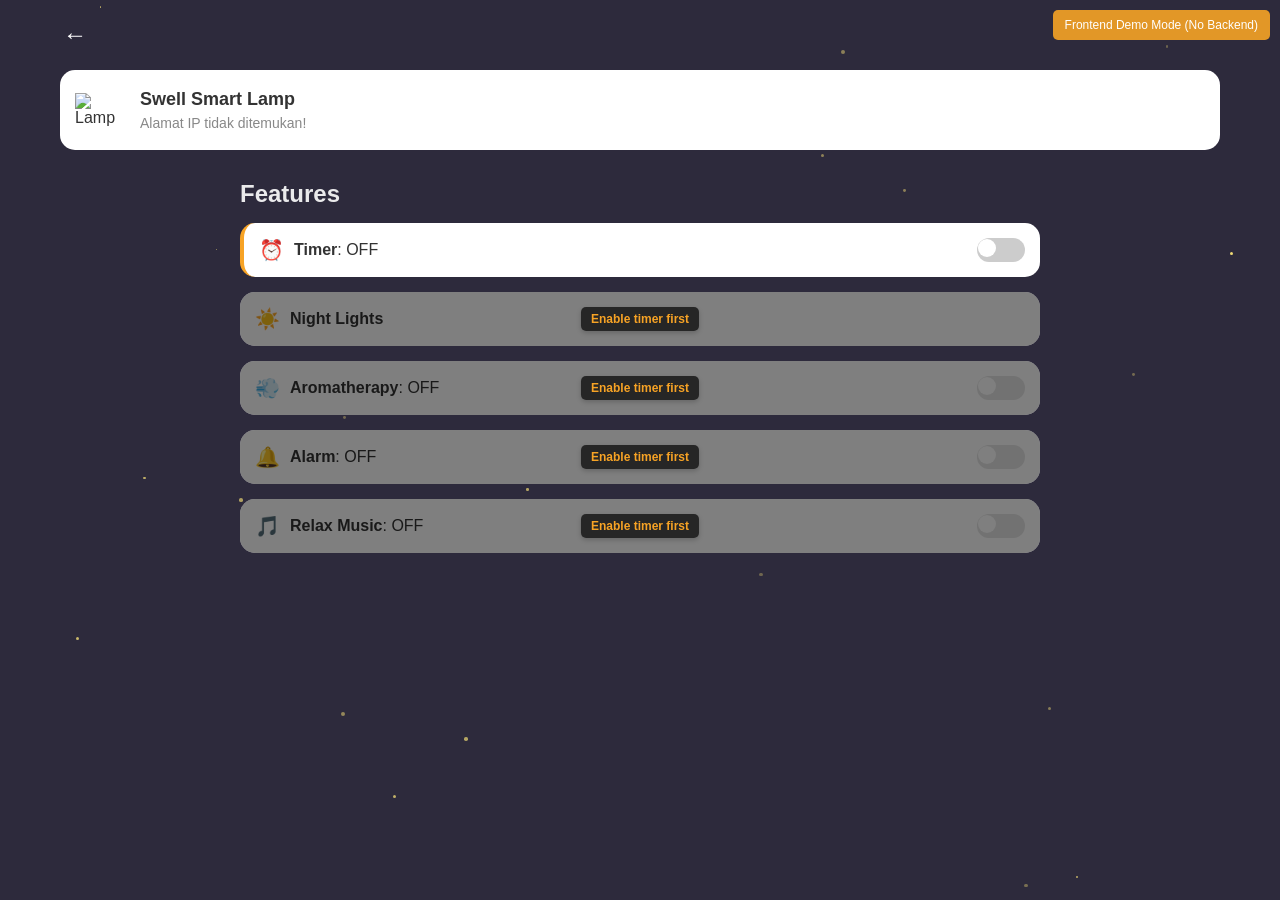
==== data/swell-device-detail.html @ 0346e544 "first commit" ====
<!DOCTYPE html>
<html lang="en">

<head>
    <meta charset="UTF-8">
    <meta name="viewport"
        content="width=device-width, initial-scale=1.0, maximum-scale=1.0, user-scalable=no, viewport-fit=cover">
    <title>Swell - Device Detail</title>
    <link rel="stylesheet" href="css/swell-styles.css">
</head>

<body>
    <!-- Device Detail Page -->
    <div class="container" id="detail-page">
        <div class="stars" id="stars"></div>

        <a href="swell-homepage.html" class="back-link">
            <div class="back-button">←</div>
        </a>

        <div class="device-card">
            <div class="device-icon">
                <img src="media/icons/ActiveDevice.png" alt="Lamp" class="device-img">
            </div>
            <div class="device-info">
                <div class="device-name">This device is Off</div>
                <div class="device-status">Not connected</div>
            </div>
        </div>

        <div class="feature-section">
            <h2 class="feature-title">Features</h2>

            <!-- Timer Feature Card - Must be configured first -->
            <div class="feature-card collapsible primary-feature" id="timer-card">
                <div class="feature-left">
                    <div class="feature-icon">⏰</div>
                    <div><span class="bold">Timer</span>: <span id="timer-status">OFF</span></div>
                </div>
                <div class="toggle" id="timer-toggle">
                    <div class="toggle-slider"></div>
                </div>
            </div>

            <!-- Timer expanded controls -->
            <div class="expanded-controls" id="timer-controls">
                <div class="timer-notification">
                    <p>Set timer to activate features during specified hours.</p>
                </div>
                <div class="control-group">
                    <div class="timer-controls">
                        <div class="time-input-group">
                            <label for="start-time">Start Time:</label>
                            <input type="time" id="start-time" class="time-input" value="22:00">
                        </div>
                        <div class="time-input-group">
                            <label for="end-time">End Time:</label>
                            <input type="time" id="end-time" class="time-input" value="06:00">
                        </div>
                    </div>
                </div>

                <!-- Add confirmation button -->
                <div class="confirm-button-wrapper">
                    <button id="timer-confirm-button" class="confirm-button">Konfirmasi Timer</button>
                </div>

                <div class="timer-confirmation" id="timer-confirmation">
                    <div class="confirmation-icon">✓</div>
                    <div class="confirmation-message">Timer set successfully!</div>
                </div>
            </div>

            <!-- Night Lights Feature Card -->
            <div class="feature-card collapsible feature-dependent" id="light-card">
                <div class="feature-left">
                    <div class="feature-icon">☀️</div>
                    <div><span class="bold">Night Lights</span></div> <!-- Status ON/OFF tidak lagi relevan -->
                </div>
                <!-- Toggle sudah dihapus, karena fitur ini sekarang otomatis -->
                <div class="dependency-notice">Enable timer first</div>
            </div>

            <!-- Expanded light controls -->
            <div class="expanded-controls" id="light-controls">
                <div class="control-group">
                    <label for="intensity-slider" class="control-label">Intensity:</label>
                    <div class="volume-control-wrapper">
                        <input type="range" id="intensity-slider" min="0" max="100" value="50" class="volume-slider">
                        <span class="intensity-value">50%</span>
                    </div>
                </div>
            </div>

            <!-- Aromatherapy Feature Card - Initially with shadow overlay -->
            <div class="feature-card feature-dependent">
                <div class="feature-left">
                    <div class="feature-icon">💨</div>
                    <div><span class="bold">Aromatherapy</span>: <span id="aroma-status">OFF</span></div>
                </div>
                <div class="toggle dependent-disabled" id="aroma-toggle">
                    <div class="toggle-slider"></div>
                </div>
                <div class="dependency-notice">Enable timer first</div>
            </div>

            <!-- Alarm Feature Card - Initially with shadow overlay -->
            <div class="feature-card feature-dependent">
                <div class="feature-left">
                    <div class="feature-icon">🔔</div>
                    <div><span class="bold">Alarm</span>: <span id="alarm-status">OFF</span></div>
                </div>
                <div class="toggle dependent-disabled" id="alarm-toggle">
                    <div class="toggle-slider"></div>
                </div>
                <div class="dependency-notice">Enable timer first</div>
            </div>

            <!-- Relax Music Feature Card - Initially with shadow overlay -->
            <div class="feature-card collapsible feature-dependent" id="music-card">
                <div class="feature-left">
                    <div class="feature-icon">🎵</div>
                    <div><span class="bold">Relax Music</span>: <span id="music-status">OFF</span></div>
                </div>
                <div class="toggle dependent-disabled" id="music-toggle">
                    <div class="toggle-slider"></div>
                </div>
                <div class="dependency-notice">Enable timer first</div>
            </div>

            <!-- Expanded music controls (initially hidden) -->
            <div class="expanded-controls" id="music-controls">
                <div class="control-group">
                    <label for="song-select" class="control-label">Select Song:</label>
                    <select id="song-select" class="song-dropdown">
                        <option value="rainforest">Rainforest Sounds</option>
                        <option value="ocean">Ocean Waves</option>
                        <option value="night">Night Ambience</option>
                        <option value="meditation">Meditation Music</option>
                    </select>
                </div>

                <div class="control-group">
                    <label for="volume-slider" class="control-label">Volume:</label>
                    <div class="volume-control-wrapper">
                        <input type="range" id="volume-slider" min="0" max="100" value="50" class="volume-slider">
                        <span class="volume-value">50%</span>
                    </div>
                </div>
            </div>
        </div>
    </div>

    <script src="js/swell-script.js"></script>
    <script>
        // Add this right after the main script to show a frontend-only notice
        document.addEventListener('DOMContentLoaded', function () {
            // Create frontend-only mode notice
            const notice = document.createElement('div');
            notice.style.cssText = 'position: fixed; top: 10px; right: 10px; background: rgba(247, 163, 37, 0.9); ' +
                'color: white; padding: 8px 12px; border-radius: 5px; font-size: 12px; z-index: 9999;';
            notice.textContent = 'Frontend Demo Mode (No Backend)';

            // Add to body
            document.body.appendChild(notice);

            // OVERRIDE BACKEND DEPENDENCIES FOR DEVICE DETAIL PAGE

            // 1. DISABLE API STATUS CHECKS
            if (window.checkDeviceStatus) {
                // Store original function for reference
                window.originalCheckDeviceStatus = window.checkDeviceStatus;

                // Replace with mock function that always shows connected
                window.checkDeviceStatus = function () {
                    console.log("Mock device status: Connected (Frontend demo)");

                    // Set device as connected in the UI
                    const deviceNameElement = document.querySelector('.device-card .device-name');
                    const deviceStatusElement = document.querySelector('.device-card .device-status');
                    const deviceImage = document.querySelector('.device-card .device-img');

                    if (deviceNameElement) {
                        const savedName = localStorage.getItem('connectedDeviceName');
                        deviceNameElement.textContent = savedName || 'Demo Smart Lamp';
                    }

                    if (deviceStatusElement) {
                        deviceStatusElement.textContent = 'Connected (Demo Mode)';
                    }

                    if (deviceImage) {
                        deviceImage.src = "media/icons/ActiveDevice.png";
                    }

                    // Add connected class to device card
                    const deviceCard = document.querySelector('.device-card');
                    if (deviceCard) {
                        deviceCard.classList.add('connected');
                        deviceCard.classList.remove('disconnected');
                    }

                    // Enable all controls
                    enableAllControls();

                    // Clear any reconnect overlay that might exist
                    const overlay = document.querySelector('.reconnect-overlay');
                    if (overlay) overlay.remove();
                };
            }

            // 2. DISABLE OUTGOING API REQUESTS FOR TOGGLE UPDATES
            // Replace fetch with mock function for device detail page
            const originalFetch = window.fetch;
            window.fetch = function (url, options) {
                // If this is a device update request, just mock the response
                if (url.includes('/api/device/') && url.includes('/update')) {
                    console.log('Mock API call:', url, options ? options.body : '');

                    // Return a mock successful response
                    return Promise.resolve({
                        ok: true,
                        json: () => Promise.resolve({ success: true })
                    });
                }

                // For other requests, log but still return mock success
                console.log('Mock API call (unhandled):', url);
                return Promise.resolve({
                    ok: true,
                    json: () => Promise.resolve({ success: true })
                });
            };

            // 3. ENABLE ALL CONTROLS
            function enableAllControls() {
                // Remove disabled class from all toggles
                document.querySelectorAll('.toggle').forEach(toggle => {
                    toggle.classList.remove('disabled');
                });

                // Enable all form controls
                document.querySelectorAll('input, select').forEach(input => {
                    input.disabled = false;
                });

                // Make all toggle switches functional
                document.querySelectorAll('.toggle').forEach(toggle => {
                    toggle.addEventListener('click', function (e) {
                        e.stopPropagation();
                        this.classList.toggle('active');

                        // Handle specific toggle logic
                        const id = this.id;
                        const isActive = this.classList.contains('active');

                        if (id === 'timer-toggle') {
                            const statusText = document.getElementById('timer-status');
                            if (statusText) statusText.textContent = isActive ? 'ON' : 'OFF';

                            // Show/hide controls if collapsible
                            const controls = document.getElementById('timer-controls');
                            const card = document.getElementById('timer-card');
                            if (controls && card) {
                                if (isActive) {
                                    controls.classList.add('expanded');
                                    card.classList.add('expanded');
                                } else {
                                    controls.classList.remove('expanded');
                                    card.classList.remove('expanded');
                                }
                            }
                        } else if (id === 'light-toggle') {
                            const statusText = document.getElementById('light-status');
                            if (statusText) statusText.textContent = isActive ? 'ON' : 'OFF';

                            // Show/hide controls if collapsible
                            const controls = document.getElementById('light-controls');
                            const card = document.getElementById('light-card');
                            if (controls && card) {
                                if (isActive) {
                                    controls.classList.add('expanded');
                                    card.classList.add('expanded');
                                } else {
                                    controls.classList.remove('expanded');
                                    card.classList.remove('expanded');
                                }
                            }
                        } else if (id === 'aroma-toggle') {
                            const statusText = document.getElementById('aroma-status');
                            if (statusText) statusText.textContent = isActive ? 'ON' : 'OFF';
                        } else if (id === 'alarm-toggle') {
                            const statusText = document.getElementById('alarm-status');
                            if (statusText) statusText.textContent = isActive ? 'ON' : 'OFF';
                        } else if (id === 'music-toggle') {
                            const statusText = document.getElementById('music-status');
                            if (statusText) statusText.textContent = isActive ? 'ON' : 'OFF';

                            // Show/hide controls
                            const controls = document.getElementById('music-controls');
                            const card = document.getElementById('music-card');
                            if (controls && card) {
                                if (isActive) {
                                    controls.classList.add('expanded');
                                    card.classList.add('expanded');
                                } else {
                                    controls.classList.remove('expanded');
                                    card.classList.remove('expanded');
                                }
                            }
                        }
                    });
                });

                // Make music card click expand/collapse controls
                const musicCard = document.getElementById('music-card');
                const musicControls = document.getElementById('music-controls');
                const musicToggle = document.getElementById('music-toggle');

                if (musicCard && musicControls && musicToggle) {
                    musicCard.addEventListener('click', function () {
                        if (musicToggle.classList.contains('active')) {
                            musicControls.classList.toggle('expanded');
                            musicCard.classList.toggle('expanded');
                        }
                    });
                }

                // Setup volume slider value display
                const volumeSlider = document.getElementById('volume-slider');
                const volumeValue = document.querySelector('.volume-value');

                if (volumeSlider && volumeValue) {
                    volumeSlider.addEventListener('input', function () {
                        volumeValue.textContent = `${this.value}%`;
                    });
                }

                // Setup intensity slider value display
                const intensitySlider = document.getElementById('intensity-slider');
                const intensityValue = document.querySelector('.intensity-value');

                if (intensitySlider && intensityValue) {
                    intensitySlider.addEventListener('input', function () {
                        intensityValue.textContent = `${this.value}%`;
                    });
                }
            }

            // 4. INVOKE MOCK STATUS CHECK TO INITIALIZE UI
            setTimeout(function () {
                // Force reconnect button to always trigger a UI refresh
                const reconnectBtn = documentz.querySelector('.reconnect-btn');
                if (reconnectBtn) {
                    reconnectBtn.addEventListener('click', function () {
                        location.reload();
                    });
                }

                // Call our mock status check to initialize UI
                if (window.checkDeviceStatus) {
                    window.checkDeviceStatus();
                } else {
                    // Fallback if function isn't defined
                    enableAllControls();
                }
            }, 300);

            // 5. CLEAR STATUS CHECK INTERVALS
            // Find and clear any intervals to prevent console errors
            for (let i = 1; i < 100; i++) {
                window.clearInterval(i);
            }
        });
    </script>
</body>

</html>
---- data/css/swell-styles.css ----
* {
    margin: 0;
    padding: 0;
    box-sizing: border-box;
    font-family: 'Segoe UI', Tahoma, Geneva, Verdana, sans-serif;
}

body {
    background-color: #2d2a3c;
    /* Remove or comment out the background-image property */
    /* background-image: url('../media/backgrounds/Background.png'); */
    color: white;
    position: relative;
    height: 100vh;
    overflow: hidden;
    max-width: 100%;
    overflow-x: hidden;
}

.container {
    width: 100%;
    max-width: 100%;
    margin: 0 auto;
    padding: 20px;
    position: relative;
    height: 100vh;
    overflow-y: auto;
    overflow-x: hidden;
    /* Add max-width for large screens to improve readability */
    max-width: 1200px;
}

.stars {
    position: absolute;
    top: 0;
    left: 0;
    width: 100%;
    height: 100%;
    pointer-events: none;
    z-index: 0;
}

.star {
    position: absolute;
    background-color: #f8e278;
    border-radius: 50%;
}

.header {
    text-align: center;
    margin-bottom: 40px;
    position: relative;
    z-index: 1;
}

.logo {
    font-size: 42px;
    font-weight: bold;
    margin-bottom: 5px;
    letter-spacing: 2px;
}

.tagline {
    font-size: 16px;
    opacity: 0.8;
}

.section-title {
    margin-bottom: 15px;
    opacity: 0.9;
    position: relative;
    z-index: 1;
}

.device-link {
    text-decoration: none;
    color: inherit;
    display: block;
}

.back-link {
    text-decoration: none;
    color: inherit;
    display: block;
}

.device-card {
    background-color: white;
    border-radius: 15px;
    padding: 15px;
    margin-bottom: 15px;
    display: flex;
    align-items: center;
    color: #333;
    position: relative;
    z-index: 1;
    cursor: pointer;
    transition: transform 0.2s, box-shadow 0.2s;
}

.device-card.connected {
    border-left: 4px solid #4cd964;
}

.device-card.disconnected {
    border-left: 4px solid #ff3b30;
}

.device-card:hover {
    transform: translateY(-2px);
    box-shadow: 0 4px 8px rgba(0, 0, 0, 0.2);
}

.device-icon {
    width: 50px;
    height: 50px;
    margin-right: 15px;
    position: relative;
    display: flex;
    align-items: center;
    justify-content: center;
}

.device-img {
    max-width: 100%;
    max-height: 100%;
}

.device-info {
    flex-grow: 1;
}

.device-name {
    font-weight: bold;
    font-size: 18px;
    margin-bottom: 5px;
}

.device-status {
    font-size: 14px;
    color: #888;
}

.device-type {
    font-size: 12px;
    color: #999;
    margin-bottom: 2px;
}

.add-button {
    background-color: white;
    border-radius: 15px;
    padding: 15px;
    text-align: center;
    color: #888;
    font-size: 16px;
    margin-bottom: 15px;
    cursor: pointer;
    position: relative;
    z-index: 1;
    transition: transform 0.2s, box-shadow 0.2s;
    width: 100%;
}

.add-button:hover {
    transform: translateY(-2px);
    box-shadow: 0 4px 8px rgba(0, 0, 0, 0.2);
}

/* Remove moon styles as we're no longer using it */
/*
.moon {
    width: 40px;
    height: 40px;
    background-color: transparent;
    border-radius: 50%;
    border: 4px solid white;
    position: relative;
    margin: 50px auto;
    transform: rotate(-30deg);
    box-shadow: 8px -8px 0 -3px #1e1e2f;
    position: relative;
    z-index: 1;
}
*/

.clouds {
    position: absolute;
    bottom: 0;
    left: 0;
    width: 100%;
    height: 70px;
    background-color: rgba(60, 60, 90, 0.3);
    border-top-left-radius: 50%;
    border-top-right-radius: 50%;
    z-index: 1;
}

.debug-bar {
    position: fixed;
    bottom: 40px;
    left: 0;
    width: 100%;
    background-color: rgba(30, 30, 47, 0.9);
    padding: 10px 20px;
    display: flex;
    align-items: center;
    justify-content: space-between;
    border-top: 1px solid rgba(255, 255, 255, 0.1);
    z-index: 2;
}

.warning-icon {
    width: 20px;
    height: 20px;
    background-color: #f7a325;
    border-radius: 50%;
    display: flex;
    align-items: center;
    justify-content: center;
    color: white;
    font-weight: bold;
    font-size: 14px;
    margin-right: 10px;
}

.debug-text {
    flex-grow: 1;
    font-size: 14px;
    opacity: 0.8;
}

.close-button {
    width: 20px;
    height: 20px;
    background-color: rgba(255, 255, 255, 0.2);
    border-radius: 50%;
    display: flex;
    align-items: center;
    justify-content: center;
    color: white;
    font-size: 12px;
    cursor: pointer;
}

.bottom-indicator {
    position: absolute;
    bottom: 10px;
    left: 50%;
    transform: translateX(-50%);
    width: 100px;
    height: 5px;
    background-color: white;
    border-radius: 5px;
    opacity: 0.5;
    z-index: 3;
}

/* Detail Page Specific Styles */
.back-button {
    font-size: 24px;
    margin-bottom: 20px;
    cursor: pointer;
    width: 30px;
    height: 30px;
    display: flex;
    align-items: center;
    justify-content: center;
    position: relative;
    z-index: 1;
    transition: transform 0.2s;
}

.back-button:hover {
    transform: translateX(-3px);
}

.feature-section {
    margin-top: 30px;
    position: relative;
    z-index: 1;
}

.feature-title {
    margin-bottom: 15px;
    opacity: 0.9;
}

.feature-card {
    background-color: white;
    border-radius: 15px;
    padding: 15px;
    margin-bottom: 15px;
    display: flex;
    align-items: center;
    justify-content: space-between;
    color: #333;
}

.feature-left {
    display: flex;
    align-items: center;
}

.feature-icon {
    margin-right: 10px;
    font-size: 20px;
    color: #f7a325;
}

.toggle {
    width: 40px;
    height: 20px;
    background-color: #ccc;
    border-radius: 20px;
    position: relative;
    cursor: pointer;
    transition: background-color 0.3s;
}

.toggle-slider {
    width: 18px;
    height: 18px;
    background-color: white;
    border-radius: 50%;
    position: absolute;
    top: 1px;
    left: 1px;
    transition: transform 0.3s;
}

.toggle.active {
    background-color: #4cd964;
}

.toggle.active .toggle-slider {
    transform: translateX(20px);
}

/* Disabled controls styles */
.toggle.disabled {
    opacity: 0.5;
    cursor: not-allowed;
}

input:disabled,
select:disabled {
    opacity: 0.5;
    cursor: not-allowed;
}

/* Add bold style for feature text */
.bold {
    font-weight: bold;
}

/* Relax Music Feature Styles */
.expanded-controls {
    background-color: #f8f8f8;
    border-radius: 0 0 15px 15px;
    padding: 0;
    max-height: 0;
    overflow: hidden;
    margin-top: -15px;
    margin-bottom: 15px;
    transition: all 0.3s ease;
    opacity: 0;
    z-index: 1;
}

.expanded-controls.expanded {
    padding: 15px;
    max-height: 350px;
    /* Increased from 250px to give more space */
    opacity: 1;
}

.feature-card.collapsible {
    position: relative;
    z-index: 2;
}

.feature-card.expanded {
    border-bottom-left-radius: 0;
    border-bottom-right-radius: 0;
    margin-bottom: 0;
}

.control-group {
    margin-bottom: 15px;
    display: flex;
    flex-direction: column;
}

.control-group:last-child {
    margin-bottom: 0;
}

.control-label {
    display: block;
    font-weight: bold;
    margin-bottom: 5px;
    color: #333;
}

.song-dropdown {
    width: 100%;
    padding: 8px;
    border-radius: 8px;
    border: 1px solid #ddd;
    background-color: white;
    color: #333;
    font-size: 14px;
}

/* Create a flex container for volume controls */
.volume-control-wrapper {
    display: flex;
    align-items: center;
    gap: 10px;
    width: 100%;
}

.volume-slider {
    flex: 1;
    /* Take most of the available space */
}

.volume-value {
    width: 40px;
    /* Fixed width for the indicator */
    text-align: right;
    color: #666;
    flex-shrink: 0;
    /* Prevent the indicator from shrinking */
}

/* Add specific styling for intensity value to make it black */
.intensity-value {
    width: 40px;
    text-align: right;
    color: #666;
    /* Black color for better visibility */
    flex-shrink: 0;
}

/* Remove the popup styles as we're not using it anymore */
.volume-popup {
    display: none;
}

.timer-controls {
    display: flex;
    justify-content: space-between;
    gap: 15px;
}

.time-input-group {
    flex: 1;
}

.time-input-group label {
    display: block;
    margin-bottom: 5px;
    font-size: 14px;
    color: #666;
}

.time-input {
    width: 100%;
    padding: 8px;
    border-radius: 8px;
    border: 1px solid #ddd;
    background-color: white;
    color: #333;
}

/* Device connection styles */
.no-devices {
    background-color: rgba(255, 255, 255, 0.1);
    border-radius: 15px;
    padding: 30px;
    text-align: center;
    color: rgba(255, 255, 255, 0.7);
    margin-bottom: 15px;
    /* Ensure full width regardless of device size */
    width: 100%;
}

.no-devices-found,
.error-message,
.scanning-message {
    padding: 15px;
    text-align: center;
    background-color: rgba(255, 255, 255, 0.1);
    border-radius: 8px;
    margin-top: 15px;
}

.error-message {
    color: #ff5a5a;
}

.connection-modal {
    display: none;
    position: fixed;
    top: 0;
    left: 0;
    width: 100%;
    height: 100%;
    background-color: rgba(0, 0, 0, 0.7);
    z-index: 100;
    align-items: center;
    justify-content: center;
}

.connection-modal.active {
    display: flex;
}

.modal-content {
    background-color: #1e1e2f;
    border-radius: 15px;
    width: 90%;
    max-width: 350px;
    box-shadow: 0 5px 15px rgba(0, 0, 0, 0.3);
}

.modal-header {
    padding: 15px;
    display: flex;
    justify-content: space-between;
    align-items: center;
    border-bottom: 1px solid rgba(255, 255, 255, 0.1);
}

.modal-header h3 {
    margin: 0;
}

.close-modal {
    font-size: 24px;
    cursor: pointer;
    color: rgba(255, 255, 255, 0.7);
}

.modal-body {
    padding: 20px;
}

.scanning-animation {
    text-align: center;
    margin: 20px 0;
}

.scanning-circle {
    width: 60px;
    height: 60px;
    border: 4px solid rgba(76, 217, 100, 0.3);
    border-top: 4px solid #4cd964;
    border-radius: 50%;
    margin: 0 auto 15px;
    animation: spin 1.5s linear infinite;
}

@keyframes spin {
    0% {
        transform: rotate(0deg);
    }

    100% {
        transform: rotate(360deg);
    }
}

.discovered-device {
    background-color: rgba(255, 255, 255, 0.1);
    border-radius: 10px;
    padding: 15px;
    margin-bottom: 10px;
    display: flex;
    align-items: center;
    cursor: pointer;
    transition: background-color 0.2s;
}

.discovered-device:hover {
    background-color: rgba(255, 255, 255, 0.2);
}

.device-icon-small {
    width: 30px;
    height: 30px;
    margin-right: 10px;
}

/* Device removal styles */
.device-container {
    width: 100%;
    margin-bottom: 15px;
    position: relative;
}

.remove-device-btn {
    position: absolute;
    top: -8px;
    right: -8px;
    width: 24px;
    height: 24px;
    background-color: #ff3b30;
    color: white;
    border: none;
    border-radius: 50%;
    font-size: 12px;
    font-weight: bold;
    display: flex;
    align-items: center;
    justify-content: center;
    cursor: pointer;
    box-shadow: 0 2px 4px rgba(0, 0, 0, 0.2);
    z-index: 5;
}

.remove-device-btn:hover {
    background-color: #ff1a0e;
}

/* Reconnect overlay styles */
.reconnect-overlay {
    position: absolute;
    top: 0;
    left: 0;
    width: 100%;
    height: 100%;
    background-color: rgba(0, 0, 0, 0.7);
    z-index: 10;
    display: flex;
    align-items: center;
    justify-content: center;
    border-radius: 15px;
}

.reconnect-message {
    background-color: #1e1e2f;
    border-radius: 15px;
    padding: 20px;
    text-align: center;
}

.reconnect-btn {
    margin-top: 15px;
    padding: 8px 16px;
    background-color: #4cd964;
    color: white;
    border: none;
    border-radius: 5px;
    cursor: pointer;
    font-weight: bold;
    transition: background-color 0.2s;
}

.reconnect-btn:hover {
    background-color: #3cc153;
}

/* Device list container - make it full width */
.device-list {
    width: 100%;
    display: block;
}

/* Add media query for mobile specific styles */
@media screen and (max-width: 480px) {
    .container {
        padding: 15px;
    }

    .logo {
        font-size: 36px;
    }

    .feature-card {
        padding: 12px;
    }

    .expanded-controls.expanded {
        max-height: 400px;
        /* Provide more space on mobile */
    }
}

/* Responsive Design Enhancements */

/* Small screens and mobile devices */
@media screen and (max-width: 600px) {
    .container {
        padding: 15px;
    }

    .logo {
        font-size: 32px;
    }

    .tagline {
        font-size: 14px;
    }

    .feature-card {
        padding: 12px;
        flex-wrap: wrap;
    }

    .feature-left {
        margin-bottom: 8px;
        width: 100%;
    }

    .toggle {
        margin-left: auto;
    }

    .expanded-controls.expanded {
        max-height: 450px;
        /* Extra space for touch controls */
        padding: 15px 10px;
    }

    .time-input {
        padding: 10px;
        /* Larger touch target */
    }

    .song-dropdown {
        padding: 10px;
        /* Larger touch target */
    }

    .device-name {
        font-size: 16px;
    }

    .moon {
        margin: 30px auto;
    }

    /* Make modal larger on small screens */
    .modal-content {
        width: 95%;
        max-width: none;
    }

    /* Improve touch targets */
    .remove-device-btn {
        width: 30px;
        height: 30px;
        font-size: 16px;
    }

    .back-button {
        font-size: 28px;
        width: 40px;
        height: 40px;
    }
}

/* Medium-sized screens (tablets) */
@media screen and (min-width: 601px) and (max-width: 900px) {
    .container {
        padding: 20px;
        max-width: 90%;
    }

    /* Apply tablet-specific styles */
    .feature-card {
        padding: 15px;
    }

    .logo {
        font-size: 38px;
    }

    .modal-content {
        max-width: 450px;
    }

    /* Two-column layout for tablet, but ONLY when we have at least 2 devices */
    .device-list.multi-device-2-plus {
        display: flex;
        flex-wrap: wrap;
        gap: 15px;
    }

    /* When we have at least 2 devices */
    .device-list.multi-device-2-plus .device-container {
        width: calc(50% - 7.5px);
    }

    /* Add button in multi-device mode with at least 2 devices */
    .multi-device-2-plus~.add-button {
        width: calc(50% - 7.5px);
        margin-left: auto;
        height: 100px;
        display: flex;
        align-items: center;
        justify-content: center;
    }

    /* With only 1 device, keep full width */
    .device-list:not(.multi-device-2-plus) .device-container,
    .device-list:not(.multi-device-2-plus)~.add-button {
        width: 100%;
    }
}

/* Large screens (desktops and beyond) */
@media screen and (min-width: 901px) {
    .container {
        padding: 30px;
    }

    /* Apply desktop enhancements */
    .feature-section {
        max-width: 800px;
        margin-left: auto;
        margin-right: auto;
    }

    /* Three-column layout for desktop, but ONLY when we have at least 3 devices */
    .device-list.multi-device-3-plus {
        display: flex;
        flex-wrap: wrap;
        gap: 20px;
    }

    /* When we have at least 3 devices */
    .device-list.multi-device-3-plus .device-container {
        width: calc(33.33% - 13.33px);
    }

    /* Add button with at least 3 devices */
    .multi-device-3-plus~.add-button {
        width: calc(33.33% - 13.33px);
        height: 120px;
        display: flex;
        align-items: center;
        justify-content: center;
    }

    /* With only 1-2 devices, keep full width */
    .device-list:not(.multi-device-3-plus) .device-container,
    .device-list:not(.multi-device-3-plus)~.add-button {
        width: 100%;
    }

    /* Ensure the "No devices" message spans full width */
    .device-list .no-devices {
        width: 100%;
    }

    /* Hover effects only on devices that support hover */
    @media (hover: hover) {
        .device-card:hover {
            transform: translateY(-4px);
            box-shadow: 0 8px 16px rgba(0, 0, 0, 0.3);
        }

        .add-button:hover {
            transform: translateY(-4px);
            box-shadow: 0 8px 16px rgba(0, 0, 0, 0.3);
        }
    }
}

/* Fix for iPhone notch */
@supports (padding-top: env(safe-area-inset-top)) {
    .container {
        padding-left: max(20px, env(safe-area-inset-left));
        padding-right: max(20px, env(safe-area-inset-right));
        padding-top: max(20px, env(safe-area-inset-top));
        padding-bottom: max(20px, env(safe-area-inset-bottom));
    }
}

/* Fix for volume slider appearance on different browsers */
input[type="range"] {
    -webkit-appearance: none;
    appearance: none;
    /* Add standard property for compatibility */
    width: 100%;
    background: transparent;
}

input[type="range"]::-webkit-slider-thumb {
    -webkit-appearance: none;
    appearance: none;
    /* Add standard property for compatibility */
    height: 20px;
    width: 20px;
    border-radius: 50%;
    background: #4cd964;
    margin-top: -8px;
    cursor: pointer;
}

input[type="range"]::-moz-range-thumb {
    height: 20px;
    width: 20px;
    border-radius: 50%;
    background: #4cd964;
    cursor: pointer;
    border: none;
}

input[type="range"]::-webkit-slider-runnable-track {
    width: 100%;
    height: 4px;
    background: #ccc;
    border-radius: 2px;
}

input[type="range"]::-moz-range-track {
    width: 100%;
    height: 4px;
    background: #ccc;
    border-radius: 2px;
}

/* Touch-friendly improvements */
.toggle {
    min-width: 48px;
    /* Minimum touch target size */
    min-height: 24px;
}

/* Primary Feature & Feature Dependencies Styles */
.primary-feature {
    border-left: 4px solid #f7a325;
    /* Default orange color */
    transition: border-color 0.3s ease;
    /* Add transition for smooth color change */
}

/* New style for confirmed timer */
.primary-feature.timer-confirmed {
    border-left: 4px solid #4cd964;
    /* Green color when confirmed */
}

.feature-dependent {
    position: relative;
    transition: all 0.3s ease;
}

.feature-dependent::before {
    content: "";
    position: absolute;
    top: 0;
    left: 0;
    right: 0;
    bottom: 0;
    background-color: rgba(0, 0, 0, 0.5);
    /* Dark overlay */
    border-radius: 15px;
    z-index: 5;
    transition: opacity 0.3s ease;
}

.dependency-notice {
    position: absolute;
    top: 50%;
    left: 50%;
    transform: translate(-50%, -50%);
    font-size: 14px;
    color: white;
    background-color: rgba(0, 0, 0, 0.7);
    padding: 5px 10px;
    border-radius: 5px;
    z-index: 6;
    white-space: nowrap;
    font-weight: bold;
    pointer-events: none;
    /* Allows clicks to pass through */
    transition: opacity 0.3s ease;
    box-shadow: 0 2px 5px rgba(0, 0, 0, 0.2);
}

.feature-dependent .toggle.dependent-disabled {
    opacity: 0.7;
    /* Slightly more visible within the shadowed card */
    cursor: not-allowed;
    pointer-events: none;
}

.feature-card:not(.feature-dependent) .dependency-notice {
    display: none;
}

.feature-dependent .toggle.dependent-disabled {
    opacity: 0.5;
    cursor: not-allowed;
}

.feature-dependent .dependency-notice {
    font-size: 12px;
    color: #f7a325;
    margin-right: 10px;
}

.confirm-button-wrapper {
    display: flex;
    justify-content: center;
    margin-top: 10px;
}

.confirm-button {
    background-color: #f7a325;
    color: white;
    border: none;
    padding: 8px 16px;
    border-radius: 5px;
    cursor: pointer;
    font-weight: bold;
    transition: background-color 0.3s;
}

.confirm-button:hover {
    background-color: #e5921c;
}

.confirm-button:disabled {
    background-color: #cccccc;
    cursor: not-allowed;
}

.confirm-button.confirmed {
    background-color: #4cd964;
}

.timer-notification {
    padding: 10px;
    margin-bottom: 10px;
    background-color: rgba(247, 163, 37, 0.1);
    border-left: 3px solid #f7a325;
    color: #333;
    border-radius: 5px;
}

.timer-confirmation {
    display: flex;
    align-items: center;
    padding: 10px;
    background-color: rgba(76, 217, 100, 0.1);
    border-left: 3px solid #4cd964;
    margin-top: 15px;
    border-radius: 5px;
    opacity: 0;
    height: 0;
    transition: all 0.3s ease;
    overflow: hidden;
}

.timer-confirmation.visible {
    opacity: 1;
    height: auto;
    padding: 10px;
}

.confirmation-icon {
    width: 24px;
    height: 24px;
    background-color: #4cd964;
    color: white;
    border-radius: 50%;
    display: flex;
    align-items: center;
    justify-content: center;
    margin-right: 10px;
}

.confirmation-message {
    color: #333;
    font-size: 14px;
}
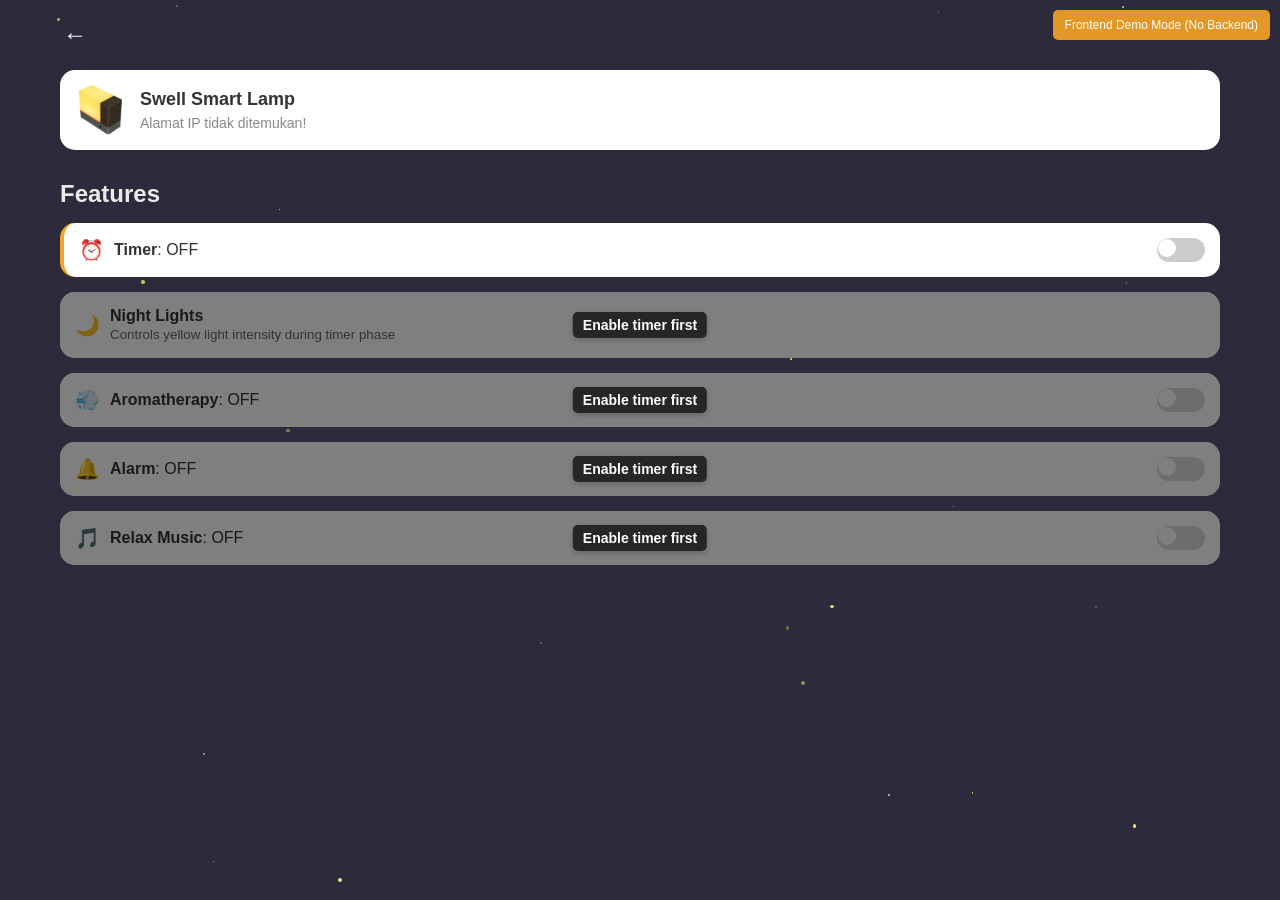
==== commit 22893158: "Refactor light feature and enhance UI interactions - Updated image paths for device icons in swell-s" ====
--- a/data/swell-device-detail.html
+++ b/data/swell-device-detail.html
@@ -20,7 +20,7 @@
 
         <div class="device-card">
             <div class="device-icon">
-                <img src="media/icons/ActiveDevice.png" alt="Lamp" class="device-img">
+                <img src="media/ActiveDevice.png" alt="Lamp" class="device-img">
             </div>
             <div class="device-info">
                 <div class="device-name">This device is Off</div>
@@ -74,24 +74,38 @@
             <!-- Night Lights Feature Card -->
             <div class="feature-card collapsible feature-dependent" id="light-card">
                 <div class="feature-left">
-                    <div class="feature-icon">☀️</div>
-                    <div><span class="bold">Night Lights</span></div> <!-- Status ON/OFF tidak lagi relevan -->
-                </div>
-                <!-- Toggle sudah dihapus, karena fitur ini sekarang otomatis -->
+                    <div class="feature-icon">🌙</div> <!-- Changed icon to moon -->
+                    <div><span class="bold">Night Lights</span><br>
+                        <small style="color: #666;">Controls yellow light intensity during timer phase</small>
+                    </div>
+                </div>
                 <div class="dependency-notice">Enable timer first</div>
             </div>
-
             <!-- Expanded light controls -->
             <div class="expanded-controls" id="light-controls">
+                <div class="light-info-notice">
+                    <p><strong>🌙 Yellow Light:</strong> Active during timer phase (controllable intensity)</p>
+                    <p><strong>☀️ White Light:</strong> Active outside timer phase (always full brightness)</p>
+                </div>
                 <div class="control-group">
-                    <label for="intensity-slider" class="control-label">Intensity:</label>
+                    <label for="intensity-slider" class="control-label">Yellow Light Intensity:</label>
                     <div class="volume-control-wrapper">
-                        <input type="range" id="intensity-slider" min="0" max="100" value="50" class="volume-slider">
+                        <!-- ⭐ UPDATED: Tambah step="10" untuk increment 10% -->
+                        <input type="range" id="intensity-slider" min="0" max="100" value="50" step="10"
+                            class="volume-slider">
                         <span class="intensity-value">50%</span>
                     </div>
                 </div>
-            </div>
-
+                <!-- ⭐ TAMBAH: Visual indicator untuk step values -->
+                <div class="slider-steps">
+                    <span class="step-label">0%</span>
+                    <span class="step-label">20%</span>
+                    <span class="step-label">40%</span>
+                    <span class="step-label">60%</span>
+                    <span class="step-label">80%</span>
+                    <span class="step-label">100%</span>
+                </div>
+            </div>
             <!-- Aromatherapy Feature Card - Initially with shadow overlay -->
             <div class="feature-card feature-dependent">
                 <div class="feature-left">
@@ -190,7 +204,7 @@
                     }
 
                     if (deviceImage) {
-                        deviceImage.src = "media/icons/ActiveDevice.png";
+                        deviceImage.src = "media/ActiveDevice.png";
                     }
 
                     // Add connected class to device card
--- a/data/css/swell-styles.css
+++ b/data/css/swell-styles.css
@@ -7,8 +7,6 @@
 
 body {
     background-color: #2d2a3c;
-    /* Remove or comment out the background-image property */
-    /* background-image: url('../media/backgrounds/Background.png'); */
     color: white;
     position: relative;
     height: 100vh;
@@ -19,17 +17,16 @@
 
 .container {
     width: 100%;
-    max-width: 100%;
     margin: 0 auto;
     padding: 20px;
     position: relative;
     height: 100vh;
     overflow-y: auto;
     overflow-x: hidden;
-    /* Add max-width for large screens to improve readability */
     max-width: 1200px;
 }
 
+/* Star Background */
 .stars {
     position: absolute;
     top: 0;
@@ -46,6 +43,7 @@
     border-radius: 50%;
 }
 
+/* Header Styles */
 .header {
     text-align: center;
     margin-bottom: 40px;
@@ -72,18 +70,15 @@
     z-index: 1;
 }
 
-.device-link {
-    text-decoration: none;
-    color: inherit;
-    display: block;
-}
-
+/* Links & Navigation */
+.device-link,
 .back-link {
     text-decoration: none;
     color: inherit;
     display: block;
 }
 
+/* Device Card Styles */
 .device-card {
     background-color: white;
     border-radius: 15px;
@@ -147,6 +142,7 @@
     margin-bottom: 2px;
 }
 
+/* Add Device Button */
 .add-button {
     background-color: white;
     border-radius: 15px;
@@ -167,23 +163,7 @@
     box-shadow: 0 4px 8px rgba(0, 0, 0, 0.2);
 }
 
-/* Remove moon styles as we're no longer using it */
-/*
-.moon {
-    width: 40px;
-    height: 40px;
-    background-color: transparent;
-    border-radius: 50%;
-    border: 4px solid white;
-    position: relative;
-    margin: 50px auto;
-    transform: rotate(-30deg);
-    box-shadow: 8px -8px 0 -3px #1e1e2f;
-    position: relative;
-    z-index: 1;
-}
-*/
-
+/* Background Elements */
 .clouds {
     position: absolute;
     bottom: 0;
@@ -196,67 +176,7 @@
     z-index: 1;
 }
 
-.debug-bar {
-    position: fixed;
-    bottom: 40px;
-    left: 0;
-    width: 100%;
-    background-color: rgba(30, 30, 47, 0.9);
-    padding: 10px 20px;
-    display: flex;
-    align-items: center;
-    justify-content: space-between;
-    border-top: 1px solid rgba(255, 255, 255, 0.1);
-    z-index: 2;
-}
-
-.warning-icon {
-    width: 20px;
-    height: 20px;
-    background-color: #f7a325;
-    border-radius: 50%;
-    display: flex;
-    align-items: center;
-    justify-content: center;
-    color: white;
-    font-weight: bold;
-    font-size: 14px;
-    margin-right: 10px;
-}
-
-.debug-text {
-    flex-grow: 1;
-    font-size: 14px;
-    opacity: 0.8;
-}
-
-.close-button {
-    width: 20px;
-    height: 20px;
-    background-color: rgba(255, 255, 255, 0.2);
-    border-radius: 50%;
-    display: flex;
-    align-items: center;
-    justify-content: center;
-    color: white;
-    font-size: 12px;
-    cursor: pointer;
-}
-
-.bottom-indicator {
-    position: absolute;
-    bottom: 10px;
-    left: 50%;
-    transform: translateX(-50%);
-    width: 100px;
-    height: 5px;
-    background-color: white;
-    border-radius: 5px;
-    opacity: 0.5;
-    z-index: 3;
-}
-
-/* Detail Page Specific Styles */
+/* Detail Page Styles */
 .back-button {
     font-size: 24px;
     margin-bottom: 20px;
@@ -286,6 +206,7 @@
     opacity: 0.9;
 }
 
+/* Feature Cards */
 .feature-card {
     background-color: white;
     border-radius: 15px;
@@ -308,6 +229,7 @@
     color: #f7a325;
 }
 
+/* Toggle Switch */
 .toggle {
     width: 40px;
     height: 20px;
@@ -316,6 +238,9 @@
     position: relative;
     cursor: pointer;
     transition: background-color 0.3s;
+    min-width: 48px;
+    /* Touch-friendly */
+    min-height: 24px;
 }
 
 .toggle-slider {
@@ -337,24 +262,19 @@
     transform: translateX(20px);
 }
 
-/* Disabled controls styles */
-.toggle.disabled {
-    opacity: 0.5;
-    cursor: not-allowed;
-}
-
+/* Disabled controls */
+.toggle.disabled,
 input:disabled,
 select:disabled {
     opacity: 0.5;
     cursor: not-allowed;
 }
 
-/* Add bold style for feature text */
 .bold {
     font-weight: bold;
 }
 
-/* Relax Music Feature Styles */
+/* Expandable Controls */
 .expanded-controls {
     background-color: #f8f8f8;
     border-radius: 0 0 15px 15px;
@@ -371,7 +291,6 @@
 .expanded-controls.expanded {
     padding: 15px;
     max-height: 350px;
-    /* Increased from 250px to give more space */
     opacity: 1;
 }
 
@@ -386,6 +305,7 @@
     margin-bottom: 0;
 }
 
+/* Form Controls */
 .control-group {
     margin-bottom: 15px;
     display: flex;
@@ -413,7 +333,7 @@
     font-size: 14px;
 }
 
-/* Create a flex container for volume controls */
+/* Volume/Intensity Controls */
 .volume-control-wrapper {
     display: flex;
     align-items: center;
@@ -423,32 +343,17 @@
 
 .volume-slider {
     flex: 1;
-    /* Take most of the available space */
-}
-
-.volume-value {
-    width: 40px;
-    /* Fixed width for the indicator */
-    text-align: right;
-    color: #666;
-    flex-shrink: 0;
-    /* Prevent the indicator from shrinking */
-}
-
-/* Add specific styling for intensity value to make it black */
+}
+
+.volume-value,
 .intensity-value {
     width: 40px;
     text-align: right;
     color: #666;
-    /* Black color for better visibility */
     flex-shrink: 0;
 }
 
-/* Remove the popup styles as we're not using it anymore */
-.volume-popup {
-    display: none;
-}
-
+/* Timer Controls */
 .timer-controls {
     display: flex;
     justify-content: space-between;
@@ -475,7 +380,7 @@
     color: #333;
 }
 
-/* Device connection styles */
+/* Device Connection */
 .no-devices {
     background-color: rgba(255, 255, 255, 0.1);
     border-radius: 15px;
@@ -483,7 +388,6 @@
     text-align: center;
     color: rgba(255, 255, 255, 0.7);
     margin-bottom: 15px;
-    /* Ensure full width regardless of device size */
     width: 100%;
 }
 
@@ -501,6 +405,7 @@
     color: #ff5a5a;
 }
 
+/* Connection Modal */
 .connection-modal {
     display: none;
     position: fixed;
@@ -548,6 +453,7 @@
     padding: 20px;
 }
 
+/* Scanning Animation */
 .scanning-animation {
     text-align: center;
     margin: 20px 0;
@@ -573,28 +479,7 @@
     }
 }
 
-.discovered-device {
-    background-color: rgba(255, 255, 255, 0.1);
-    border-radius: 10px;
-    padding: 15px;
-    margin-bottom: 10px;
-    display: flex;
-    align-items: center;
-    cursor: pointer;
-    transition: background-color 0.2s;
-}
-
-.discovered-device:hover {
-    background-color: rgba(255, 255, 255, 0.2);
-}
-
-.device-icon-small {
-    width: 30px;
-    height: 30px;
-    margin-right: 10px;
-}
-
-/* Device removal styles */
+/* Device Removal */
 .device-container {
     width: 100%;
     margin-bottom: 15px;
@@ -625,325 +510,20 @@
     background-color: #ff1a0e;
 }
 
-/* Reconnect overlay styles */
-.reconnect-overlay {
-    position: absolute;
-    top: 0;
-    left: 0;
-    width: 100%;
-    height: 100%;
-    background-color: rgba(0, 0, 0, 0.7);
-    z-index: 10;
-    display: flex;
-    align-items: center;
-    justify-content: center;
-    border-radius: 15px;
-}
-
-.reconnect-message {
-    background-color: #1e1e2f;
-    border-radius: 15px;
-    padding: 20px;
-    text-align: center;
-}
-
-.reconnect-btn {
-    margin-top: 15px;
-    padding: 8px 16px;
-    background-color: #4cd964;
-    color: white;
-    border: none;
-    border-radius: 5px;
-    cursor: pointer;
-    font-weight: bold;
-    transition: background-color 0.2s;
-}
-
-.reconnect-btn:hover {
-    background-color: #3cc153;
-}
-
-/* Device list container - make it full width */
+/* Device List */
 .device-list {
     width: 100%;
     display: block;
 }
 
-/* Add media query for mobile specific styles */
-@media screen and (max-width: 480px) {
-    .container {
-        padding: 15px;
-    }
-
-    .logo {
-        font-size: 36px;
-    }
-
-    .feature-card {
-        padding: 12px;
-    }
-
-    .expanded-controls.expanded {
-        max-height: 400px;
-        /* Provide more space on mobile */
-    }
-}
-
-/* Responsive Design Enhancements */
-
-/* Small screens and mobile devices */
-@media screen and (max-width: 600px) {
-    .container {
-        padding: 15px;
-    }
-
-    .logo {
-        font-size: 32px;
-    }
-
-    .tagline {
-        font-size: 14px;
-    }
-
-    .feature-card {
-        padding: 12px;
-        flex-wrap: wrap;
-    }
-
-    .feature-left {
-        margin-bottom: 8px;
-        width: 100%;
-    }
-
-    .toggle {
-        margin-left: auto;
-    }
-
-    .expanded-controls.expanded {
-        max-height: 450px;
-        /* Extra space for touch controls */
-        padding: 15px 10px;
-    }
-
-    .time-input {
-        padding: 10px;
-        /* Larger touch target */
-    }
-
-    .song-dropdown {
-        padding: 10px;
-        /* Larger touch target */
-    }
-
-    .device-name {
-        font-size: 16px;
-    }
-
-    .moon {
-        margin: 30px auto;
-    }
-
-    /* Make modal larger on small screens */
-    .modal-content {
-        width: 95%;
-        max-width: none;
-    }
-
-    /* Improve touch targets */
-    .remove-device-btn {
-        width: 30px;
-        height: 30px;
-        font-size: 16px;
-    }
-
-    .back-button {
-        font-size: 28px;
-        width: 40px;
-        height: 40px;
-    }
-}
-
-/* Medium-sized screens (tablets) */
-@media screen and (min-width: 601px) and (max-width: 900px) {
-    .container {
-        padding: 20px;
-        max-width: 90%;
-    }
-
-    /* Apply tablet-specific styles */
-    .feature-card {
-        padding: 15px;
-    }
-
-    .logo {
-        font-size: 38px;
-    }
-
-    .modal-content {
-        max-width: 450px;
-    }
-
-    /* Two-column layout for tablet, but ONLY when we have at least 2 devices */
-    .device-list.multi-device-2-plus {
-        display: flex;
-        flex-wrap: wrap;
-        gap: 15px;
-    }
-
-    /* When we have at least 2 devices */
-    .device-list.multi-device-2-plus .device-container {
-        width: calc(50% - 7.5px);
-    }
-
-    /* Add button in multi-device mode with at least 2 devices */
-    .multi-device-2-plus~.add-button {
-        width: calc(50% - 7.5px);
-        margin-left: auto;
-        height: 100px;
-        display: flex;
-        align-items: center;
-        justify-content: center;
-    }
-
-    /* With only 1 device, keep full width */
-    .device-list:not(.multi-device-2-plus) .device-container,
-    .device-list:not(.multi-device-2-plus)~.add-button {
-        width: 100%;
-    }
-}
-
-/* Large screens (desktops and beyond) */
-@media screen and (min-width: 901px) {
-    .container {
-        padding: 30px;
-    }
-
-    /* Apply desktop enhancements */
-    .feature-section {
-        max-width: 800px;
-        margin-left: auto;
-        margin-right: auto;
-    }
-
-    /* Three-column layout for desktop, but ONLY when we have at least 3 devices */
-    .device-list.multi-device-3-plus {
-        display: flex;
-        flex-wrap: wrap;
-        gap: 20px;
-    }
-
-    /* When we have at least 3 devices */
-    .device-list.multi-device-3-plus .device-container {
-        width: calc(33.33% - 13.33px);
-    }
-
-    /* Add button with at least 3 devices */
-    .multi-device-3-plus~.add-button {
-        width: calc(33.33% - 13.33px);
-        height: 120px;
-        display: flex;
-        align-items: center;
-        justify-content: center;
-    }
-
-    /* With only 1-2 devices, keep full width */
-    .device-list:not(.multi-device-3-plus) .device-container,
-    .device-list:not(.multi-device-3-plus)~.add-button {
-        width: 100%;
-    }
-
-    /* Ensure the "No devices" message spans full width */
-    .device-list .no-devices {
-        width: 100%;
-    }
-
-    /* Hover effects only on devices that support hover */
-    @media (hover: hover) {
-        .device-card:hover {
-            transform: translateY(-4px);
-            box-shadow: 0 8px 16px rgba(0, 0, 0, 0.3);
-        }
-
-        .add-button:hover {
-            transform: translateY(-4px);
-            box-shadow: 0 8px 16px rgba(0, 0, 0, 0.3);
-        }
-    }
-}
-
-/* Fix for iPhone notch */
-@supports (padding-top: env(safe-area-inset-top)) {
-    .container {
-        padding-left: max(20px, env(safe-area-inset-left));
-        padding-right: max(20px, env(safe-area-inset-right));
-        padding-top: max(20px, env(safe-area-inset-top));
-        padding-bottom: max(20px, env(safe-area-inset-bottom));
-    }
-}
-
-/* Fix for volume slider appearance on different browsers */
-input[type="range"] {
-    -webkit-appearance: none;
-    appearance: none;
-    /* Add standard property for compatibility */
-    width: 100%;
-    background: transparent;
-}
-
-input[type="range"]::-webkit-slider-thumb {
-    -webkit-appearance: none;
-    appearance: none;
-    /* Add standard property for compatibility */
-    height: 20px;
-    width: 20px;
-    border-radius: 50%;
-    background: #4cd964;
-    margin-top: -8px;
-    cursor: pointer;
-}
-
-input[type="range"]::-moz-range-thumb {
-    height: 20px;
-    width: 20px;
-    border-radius: 50%;
-    background: #4cd964;
-    cursor: pointer;
-    border: none;
-}
-
-input[type="range"]::-webkit-slider-runnable-track {
-    width: 100%;
-    height: 4px;
-    background: #ccc;
-    border-radius: 2px;
-}
-
-input[type="range"]::-moz-range-track {
-    width: 100%;
-    height: 4px;
-    background: #ccc;
-    border-radius: 2px;
-}
-
-/* Touch-friendly improvements */
-.toggle {
-    min-width: 48px;
-    /* Minimum touch target size */
-    min-height: 24px;
-}
-
-/* Primary Feature & Feature Dependencies Styles */
+/* Feature Dependencies */
 .primary-feature {
     border-left: 4px solid #f7a325;
-    /* Default orange color */
     transition: border-color 0.3s ease;
-    /* Add transition for smooth color change */
-}
-
-/* New style for confirmed timer */
+}
+
 .primary-feature.timer-confirmed {
     border-left: 4px solid #4cd964;
-    /* Green color when confirmed */
 }
 
 .feature-dependent {
@@ -959,7 +539,6 @@
     right: 0;
     bottom: 0;
     background-color: rgba(0, 0, 0, 0.5);
-    /* Dark overlay */
     border-radius: 15px;
     z-index: 5;
     transition: opacity 0.3s ease;
@@ -979,14 +558,12 @@
     white-space: nowrap;
     font-weight: bold;
     pointer-events: none;
-    /* Allows clicks to pass through */
     transition: opacity 0.3s ease;
     box-shadow: 0 2px 5px rgba(0, 0, 0, 0.2);
 }
 
 .feature-dependent .toggle.dependent-disabled {
     opacity: 0.7;
-    /* Slightly more visible within the shadowed card */
     cursor: not-allowed;
     pointer-events: none;
 }
@@ -995,17 +572,7 @@
     display: none;
 }
 
-.feature-dependent .toggle.dependent-disabled {
-    opacity: 0.5;
-    cursor: not-allowed;
-}
-
-.feature-dependent .dependency-notice {
-    font-size: 12px;
-    color: #f7a325;
-    margin-right: 10px;
-}
-
+/* Confirm Button */
 .confirm-button-wrapper {
     display: flex;
     justify-content: center;
@@ -1036,6 +603,7 @@
     background-color: #4cd964;
 }
 
+/* Timer & Light Notifications */
 .timer-notification {
     padding: 10px;
     margin-bottom: 10px;
@@ -1045,39 +613,156 @@
     border-radius: 5px;
 }
 
-.timer-confirmation {
-    display: flex;
-    align-items: center;
-    padding: 10px;
-    background-color: rgba(76, 217, 100, 0.1);
-    border-left: 3px solid #4cd964;
-    margin-top: 15px;
+.light-info-notice {
+    background-color: rgba(247, 163, 37, 0.1);
+    border-left: 3px solid #f7a325;
+    padding: 8px 12px;
+    margin-bottom: 15px;
     border-radius: 5px;
-    opacity: 0;
-    height: 0;
-    transition: all 0.3s ease;
-    overflow: hidden;
-}
-
-.timer-confirmation.visible {
-    opacity: 1;
-    height: auto;
-    padding: 10px;
-}
-
-.confirmation-icon {
-    width: 24px;
-    height: 24px;
-    background-color: #4cd964;
-    color: white;
+}
+
+.light-info-notice p {
+    margin: 4px 0;
+    font-size: 13px;
+    color: #333;
+}
+
+.light-info-notice strong {
+    font-weight: bold;
+}
+
+/* Light Card Styling */
+#light-card:not(.feature-dependent) {
+    border-left: 4px solid #f7a325;
+    background: linear-gradient(45deg, #ffffff, #fefefe);
+}
+
+#light-card:not(.feature-dependent) .feature-icon {
+    color: #f7a325;
+}
+
+/* Slider Steps */
+.slider-steps {
+    display: flex;
+    justify-content: space-between;
+    margin-top: 5px;
+    padding: 0 10px;
+}
+
+.step-label {
+    font-size: 10px;
+    color: #999;
+    user-select: none;
+}
+
+/* Range Slider Styling */
+input[type="range"] {
+    -webkit-appearance: none;
+    appearance: none;
+    width: 100%;
+    background: transparent;
+}
+
+input[type="range"]::-webkit-slider-thumb {
+    -webkit-appearance: none;
+    appearance: none;
+    height: 20px;
+    width: 20px;
     border-radius: 50%;
-    display: flex;
-    align-items: center;
-    justify-content: center;
-    margin-right: 10px;
-}
-
-.confirmation-message {
-    color: #333;
-    font-size: 14px;
+    background: #4cd964;
+    margin-top: -8px;
+    cursor: pointer;
+}
+
+input[type="range"]::-moz-range-thumb {
+    height: 20px;
+    width: 20px;
+    border-radius: 50%;
+    background: #4cd964;
+    cursor: pointer;
+    border: none;
+}
+
+input[type="range"]::-webkit-slider-runnable-track {
+    width: 100%;
+    height: 4px;
+    background: #ccc;
+    border-radius: 2px;
+}
+
+input[type="range"]::-moz-range-track {
+    width: 100%;
+    height: 4px;
+    background: #ccc;
+    border-radius: 2px;
+}
+
+/* Media Queries */
+@media screen and (max-width: 600px) {
+    .container {
+        padding: 15px;
+    }
+
+    .logo {
+        font-size: 32px;
+    }
+
+    .tagline {
+        font-size: 14px;
+    }
+
+    .feature-card {
+        padding: 12px;
+        flex-wrap: wrap;
+    }
+
+    .feature-left {
+        margin-bottom: 8px;
+        width: 100%;
+    }
+
+    .toggle {
+        margin-left: auto;
+    }
+
+    .expanded-controls.expanded {
+        max-height: 450px;
+        padding: 15px 10px;
+    }
+
+    .time-input,
+    .song-dropdown {
+        padding: 10px;
+    }
+
+    .device-name {
+        font-size: 16px;
+    }
+
+    .modal-content {
+        width: 95%;
+        max-width: none;
+    }
+
+    .remove-device-btn {
+        width: 30px;
+        height: 30px;
+        font-size: 16px;
+    }
+
+    .back-button {
+        font-size: 28px;
+        width: 40px;
+        height: 40px;
+    }
+}
+
+/* iPhone Notch Support */
+@supports (padding-top: env(safe-area-inset-top)) {
+    .container {
+        padding-left: max(20px, env(safe-area-inset-left));
+        padding-right: max(20px, env(safe-area-inset-right));
+        padding-top: max(20px, env(safe-area-inset-top));
+        padding-bottom: max(20px, env(safe-area-inset-bottom));
+    }
 }
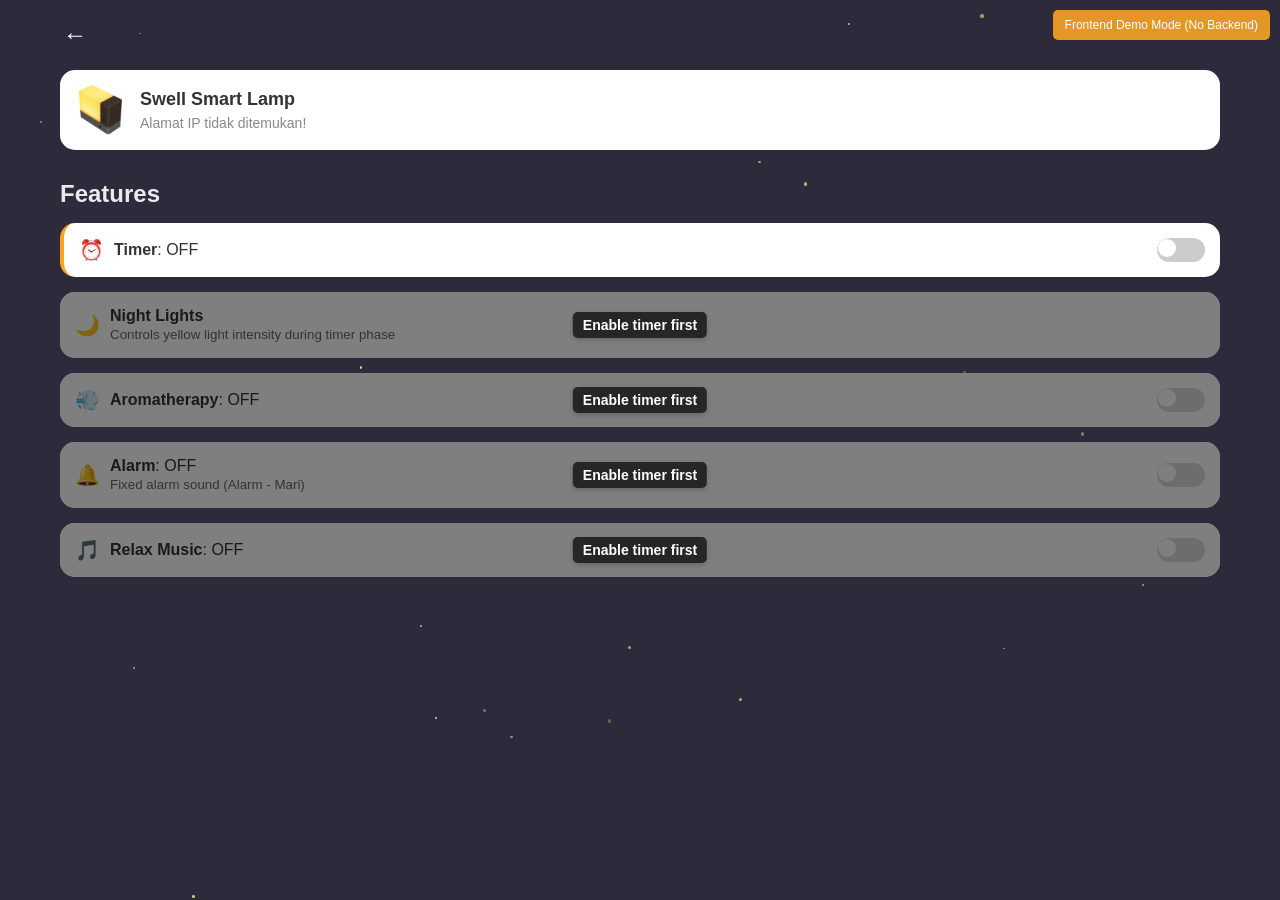
==== commit c4bd7939: "Fixes music playback logic with a fixed playlist Implements a fixed playlist for relax music and ala" ====
--- a/data/swell-device-detail.html
+++ b/data/swell-device-detail.html
@@ -74,7 +74,7 @@
             <!-- Night Lights Feature Card -->
             <div class="feature-card collapsible feature-dependent" id="light-card">
                 <div class="feature-left">
-                    <div class="feature-icon">🌙</div> <!-- Changed icon to moon -->
+                    <div class="feature-icon">🌙</div>
                     <div><span class="bold">Night Lights</span><br>
                         <small style="color: #666;">Controls yellow light intensity during timer phase</small>
                     </div>
@@ -90,13 +90,11 @@
                 <div class="control-group">
                     <label for="intensity-slider" class="control-label">Yellow Light Intensity:</label>
                     <div class="volume-control-wrapper">
-                        <!-- ⭐ UPDATED: Tambah step="10" untuk increment 10% -->
                         <input type="range" id="intensity-slider" min="0" max="100" value="50" step="10"
                             class="volume-slider">
                         <span class="intensity-value">50%</span>
                     </div>
                 </div>
-                <!-- ⭐ TAMBAH: Visual indicator untuk step values -->
                 <div class="slider-steps">
                     <span class="step-label">0%</span>
                     <span class="step-label">20%</span>
@@ -106,7 +104,8 @@
                     <span class="step-label">100%</span>
                 </div>
             </div>
-            <!-- Aromatherapy Feature Card - Initially with shadow overlay -->
+            
+            <!-- Aromatherapy Feature Card -->
             <div class="feature-card feature-dependent">
                 <div class="feature-left">
                     <div class="feature-icon">💨</div>
@@ -118,11 +117,13 @@
                 <div class="dependency-notice">Enable timer first</div>
             </div>
 
-            <!-- Alarm Feature Card - Initially with shadow overlay -->
+            <!-- Alarm Feature Card - No dropdown, fixed track -->
             <div class="feature-card feature-dependent">
                 <div class="feature-left">
                     <div class="feature-icon">🔔</div>
-                    <div><span class="bold">Alarm</span>: <span id="alarm-status">OFF</span></div>
+                    <div><span class="bold">Alarm</span>: <span id="alarm-status">OFF</span><br>
+                        <small style="color: #666;">Fixed alarm sound (Alarm - Mari)</small>
+                    </div>
                 </div>
                 <div class="toggle dependent-disabled" id="alarm-toggle">
                     <div class="toggle-slider"></div>
@@ -130,7 +131,7 @@
                 <div class="dependency-notice">Enable timer first</div>
             </div>
 
-            <!-- Relax Music Feature Card - Initially with shadow overlay -->
+            <!-- Relax Music Feature Card - Fixed playlist dropdown -->
             <div class="feature-card collapsible feature-dependent" id="music-card">
                 <div class="feature-left">
                     <div class="feature-icon">🎵</div>
@@ -142,24 +143,37 @@
                 <div class="dependency-notice">Enable timer first</div>
             </div>
 
-            <!-- Expanded music controls (initially hidden) -->
+            <!-- Expanded music controls with fixed playlist -->
             <div class="expanded-controls" id="music-controls">
                 <div class="control-group">
-                    <label for="song-select" class="control-label">Select Song:</label>
+                    <label for="song-select" class="control-label">Select Relax Music:</label>
                     <select id="song-select" class="song-dropdown">
-                        <option value="rainforest">Rainforest Sounds</option>
-                        <option value="ocean">Ocean Waves</option>
-                        <option value="night">Night Ambience</option>
-                        <option value="meditation">Meditation Music</option>
+                        <!-- ⭐ FIXED PLAYLIST: Updated with actual file names -->
+                        <option value="1">Relax Music - Lesgo</option>
+                        <option value="2">Relax Music - Lesgo 2</option>
+                        <option value="3">Relax Music - Lesgo 3</option>
+                        <option value="4">Relax Music - Lesgo 4</option>
+                        <option value="6">Relax Music - Lesgo 5</option>
+                        <option value="7">Relax Music - Lesgo 6</option>
                     </select>
                 </div>
 
                 <div class="control-group">
                     <label for="volume-slider" class="control-label">Volume:</label>
                     <div class="volume-control-wrapper">
-                        <input type="range" id="volume-slider" min="0" max="100" value="50" class="volume-slider">
+                        <!-- ⭐ UPDATED: Tambah step="10" untuk increment 10% -->
+                        <input type="range" id="volume-slider" min="0" max="100" value="50" step="10" class="volume-slider">
                         <span class="volume-value">50%</span>
                     </div>
+                </div>
+                <!-- ⭐ TAMBAH: Visual indicator untuk volume step values -->
+                <div class="slider-steps">
+                    <span class="step-label">0%</span>
+                    <span class="step-label">20%</span>
+                    <span class="step-label">40%</span>
+                    <span class="step-label">60%</span>
+                    <span class="step-label">80%</span>
+                    <span class="step-label">100%</span>
                 </div>
             </div>
         </div>
@@ -340,13 +354,16 @@
                     });
                 }
 
-                // Setup volume slider value display
+                // Setup volume slider value display with 10% steps
                 const volumeSlider = document.getElementById('volume-slider');
                 const volumeValue = document.querySelector('.volume-value');
 
                 if (volumeSlider && volumeValue) {
                     volumeSlider.addEventListener('input', function () {
-                        volumeValue.textContent = `${this.value}%`;
+                        let value = parseInt(this.value);
+                        value = Math.round(value / 10) * 10;
+                        this.value = value;
+                        volumeValue.textContent = `${value}%`;
                     });
                 }
 
@@ -364,7 +381,7 @@
             // 4. INVOKE MOCK STATUS CHECK TO INITIALIZE UI
             setTimeout(function () {
                 // Force reconnect button to always trigger a UI refresh
-                const reconnectBtn = documentz.querySelector('.reconnect-btn');
+                const reconnectBtn = document.querySelector('.reconnect-btn');
                 if (reconnectBtn) {
                     reconnectBtn.addEventListener('click', function () {
                         location.reload();
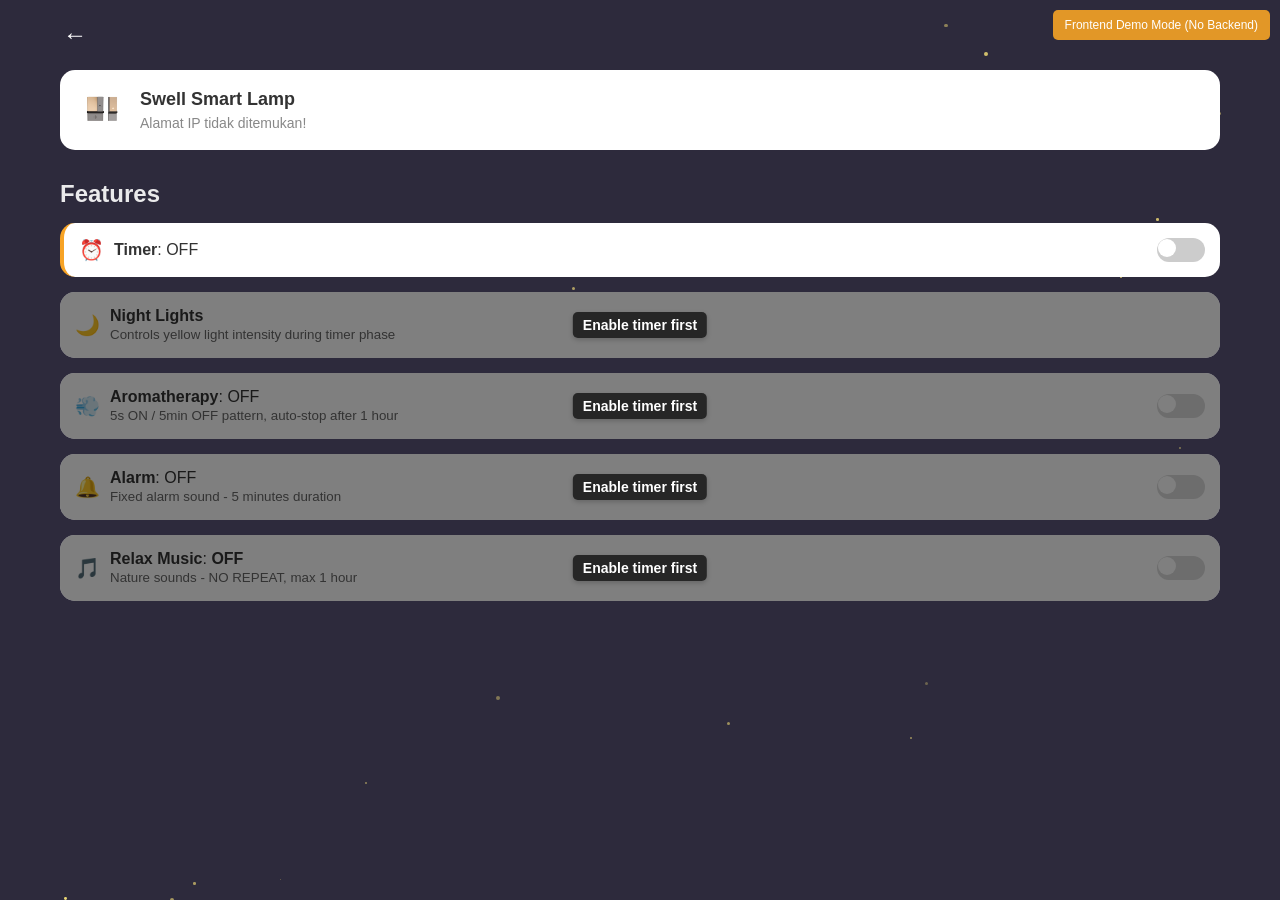
==== commit 1779a6e1: "Adds NO REPEAT 1-hour music system and styling updates Introduces a NO REPEAT music system with a fi" ====
--- a/data/swell-device-detail.html
+++ b/data/swell-device-detail.html
@@ -20,7 +20,7 @@
 
         <div class="device-card">
             <div class="device-icon">
-                <img src="media/ActiveDevice.png" alt="Lamp" class="device-img">
+                <img src="media/logo.png" alt="Lamp" class="device-img">
             </div>
             <div class="device-info">
                 <div class="device-name">This device is Off</div>
@@ -104,12 +104,14 @@
                     <span class="step-label">100%</span>
                 </div>
             </div>
-            
+
             <!-- Aromatherapy Feature Card -->
             <div class="feature-card feature-dependent">
                 <div class="feature-left">
                     <div class="feature-icon">💨</div>
-                    <div><span class="bold">Aromatherapy</span>: <span id="aroma-status">OFF</span></div>
+                    <div><span class="bold">Aromatherapy</span>: <span id="aroma-status">OFF</span><br>
+                        <small style="color: #666;">5s ON / 5min OFF pattern, auto-stop after 1 hour</small>
+                    </div>
                 </div>
                 <div class="toggle dependent-disabled" id="aroma-toggle">
                     <div class="toggle-slider"></div>
@@ -122,7 +124,7 @@
                 <div class="feature-left">
                     <div class="feature-icon">🔔</div>
                     <div><span class="bold">Alarm</span>: <span id="alarm-status">OFF</span><br>
-                        <small style="color: #666;">Fixed alarm sound (Alarm - Mari)</small>
+                        <small style="color: #666;">Fixed alarm sound - 5 minutes duration</small>
                     </div>
                 </div>
                 <div class="toggle dependent-disabled" id="alarm-toggle">
@@ -131,11 +133,13 @@
                 <div class="dependency-notice">Enable timer first</div>
             </div>
 
-            <!-- Relax Music Feature Card - Fixed playlist dropdown -->
+            <!-- ⭐ UPDATED: Relax Music Feature Card dengan NO REPEAT indicators -->
             <div class="feature-card collapsible feature-dependent" id="music-card">
                 <div class="feature-left">
                     <div class="feature-icon">🎵</div>
-                    <div><span class="bold">Relax Music</span>: <span id="music-status">OFF</span></div>
+                    <div><span class="bold">Relax Music</span>: <span id="music-status">OFF</span><br>
+                        <small style="color: #666;">Nature sounds - NO REPEAT, max 1 hour</small>
+                    </div>
                 </div>
                 <div class="toggle dependent-disabled" id="music-toggle">
                     <div class="toggle-slider"></div>
@@ -143,30 +147,38 @@
                 <div class="dependency-notice">Enable timer first</div>
             </div>
 
-            <!-- Expanded music controls with fixed playlist -->
+            <!-- ⭐ UPDATED: Expanded music controls dengan updated playlist -->
             <div class="expanded-controls" id="music-controls">
+                <!-- ⭐ NEW: Music mode explanation -->
+                <div class="music-info-notice">
+                    <p><strong>🎵 NO REPEAT MODE:</strong> Each track plays once without looping</p>
+                    <p><strong>⏰ 1-Hour Limit:</strong> Music auto-stops after 60 minutes maximum</p>
+                    <p><strong>🎶 Nature Sounds:</strong> High-quality ambient tracks for better sleep</p>
+                </div>
+
                 <div class="control-group">
-                    <label for="song-select" class="control-label">Select Relax Music:</label>
+                    <label for="song-select" class="control-label">Select Nature Sound:</label>
                     <select id="song-select" class="song-dropdown">
-                        <!-- ⭐ FIXED PLAYLIST: Updated with actual file names -->
-                        <option value="1">Relax Music - Lesgo</option>
-                        <option value="2">Relax Music - Lesgo 2</option>
-                        <option value="3">Relax Music - Lesgo 3</option>
-                        <option value="4">Relax Music - Lesgo 4</option>
-                        <option value="6">Relax Music - Lesgo 5</option>
-                        <option value="7">Relax Music - Lesgo 6</option>
+                        <!-- ⭐ UPDATED: New playlist options matching main.cpp -->
+                        <option value="1">AYAT KURSI</option>
+                        <option value="2">FAN</option>
+                        <option value="3">FROG</option>
+                        <option value="4">OCEAN WAVES</option>
+                        <option value="6">RAINDROP</option>
+                        <option value="7">RIVER</option>
+                        <option value="8">VACUUM CLEANER</option>
                     </select>
                 </div>
 
                 <div class="control-group">
                     <label for="volume-slider" class="control-label">Volume:</label>
                     <div class="volume-control-wrapper">
-                        <!-- ⭐ UPDATED: Tambah step="10" untuk increment 10% -->
-                        <input type="range" id="volume-slider" min="0" max="100" value="50" step="10" class="volume-slider">
+                        <input type="range" id="volume-slider" min="0" max="100" value="50" step="10"
+                            class="volume-slider">
                         <span class="volume-value">50%</span>
                     </div>
                 </div>
-                <!-- ⭐ TAMBAH: Visual indicator untuk volume step values -->
+                <!-- Volume step indicators -->
                 <div class="slider-steps">
                     <span class="step-label">0%</span>
                     <span class="step-label">20%</span>
@@ -218,7 +230,7 @@
                     }
 
                     if (deviceImage) {
-                        deviceImage.src = "media/ActiveDevice.png";
+                        deviceImage.src = "media/logo.png";
                     }
 
                     // Add connected class to device card
@@ -322,7 +334,8 @@
                             if (statusText) statusText.textContent = isActive ? 'ON' : 'OFF';
                         } else if (id === 'music-toggle') {
                             const statusText = document.getElementById('music-status');
-                            if (statusText) statusText.textContent = isActive ? 'ON' : 'OFF';
+                            // ⭐ UPDATED: Show 1h max indicator when active
+                            if (statusText) statusText.textContent = isActive ? 'ON (1h max)' : 'OFF';
 
                             // Show/hide controls
                             const controls = document.getElementById('music-controls');
--- a/data/css/swell-styles.css
+++ b/data/css/swell-styles.css
@@ -290,7 +290,8 @@
 
 .expanded-controls.expanded {
     padding: 15px;
-    max-height: 350px;
+    max-height: 450px;
+    /* ⭐ INCREASED from 350px to accommodate new info notices */
     opacity: 1;
 }
 
@@ -631,6 +632,29 @@
     font-weight: bold;
 }
 
+/* ⭐ NEW: Music Info Notice Styling */
+.music-info-notice {
+    background-color: rgba(76, 217, 100, 0.1);
+    /* Green tint for music */
+    border-left: 3px solid #4cd964;
+    /* Green border */
+    padding: 8px 12px;
+    margin-bottom: 15px;
+    border-radius: 5px;
+}
+
+.music-info-notice p {
+    margin: 4px 0;
+    font-size: 13px;
+    color: #333;
+}
+
+.music-info-notice strong {
+    font-weight: bold;
+    color: #2d7a3d;
+    /* Darker green for emphasis */
+}
+
 /* Light Card Styling */
 #light-card:not(.feature-dependent) {
     border-left: 4px solid #f7a325;
@@ -639,6 +663,40 @@
 
 #light-card:not(.feature-dependent) .feature-icon {
     color: #f7a325;
+}
+
+/* ⭐ NEW: Music Card Special Styling for NO REPEAT mode */
+#music-card:not(.feature-dependent) {
+    border-left: 4px solid #4cd964;
+    /* Green border untuk musik */
+}
+
+#music-card:not(.feature-dependent) .feature-icon {
+    color: #4cd964;
+    /* Green icon untuk musik */
+}
+
+/* ⭐ NEW: Special styling untuk status text yang menunjukkan mode */
+#music-status {
+    font-weight: bold;
+}
+
+#music-status:after {
+    content: "";
+    display: inline-block;
+    width: 8px;
+    height: 8px;
+    background-color: #4cd964;
+    border-radius: 50%;
+    margin-left: 5px;
+    opacity: 0;
+    transition: opacity 0.3s ease;
+}
+
+/* Show green indicator when music is ON */
+.toggle.active+* #music-status:after,
+#music-card .toggle.active~* #music-status:after {
+    opacity: 1;
 }
 
 /* Slider Steps */
@@ -697,6 +755,61 @@
     border-radius: 2px;
 }
 
+/* ⭐ NEW: Enhanced dropdown styling untuk updated playlist */
+.song-dropdown {
+    width: 100%;
+    padding: 10px 12px;
+    /* Increased padding */
+    border-radius: 8px;
+    border: 2px solid #ddd;
+    /* Thicker border */
+    background-color: white;
+    color: #333;
+    font-size: 14px;
+    font-weight: 500;
+    /* Medium weight */
+    transition: border-color 0.3s ease, box-shadow 0.3s ease;
+}
+
+.song-dropdown:focus {
+    outline: none;
+    border-color: #4cd964;
+    /* Green focus border */
+    box-shadow: 0 0 0 3px rgba(76, 217, 100, 0.1);
+    /* Green glow */
+}
+
+.song-dropdown:hover {
+    border-color: #4cd964;
+    /* Green hover border */
+}
+
+/* ⭐ NEW: Info boxes untuk different features dengan color coding */
+.timer-notification {
+    background-color: rgba(247, 163, 37, 0.1);
+    /* Orange */
+    border-left: 3px solid #f7a325;
+}
+
+.light-info-notice {
+    background-color: rgba(247, 163, 37, 0.1);
+    /* Orange */
+    border-left: 3px solid #f7a325;
+}
+
+.music-info-notice {
+    background-color: rgba(76, 217, 100, 0.1);
+    /* Green */
+    border-left: 3px solid #4cd964;
+}
+
+/* ⭐ NEW: Aromatherapy info (if we add it later) */
+.aroma-info-notice {
+    background-color: rgba(138, 43, 226, 0.1);
+    /* Purple */
+    border-left: 3px solid #8a2be2;
+}
+
 /* Media Queries */
 @media screen and (max-width: 600px) {
     .container {
@@ -726,7 +839,8 @@
     }
 
     .expanded-controls.expanded {
-        max-height: 450px;
+        max-height: 550px;
+        /* ⭐ INCREASED for mobile to accommodate new info notices */
         padding: 15px 10px;
     }
 
@@ -754,6 +868,19 @@
         font-size: 28px;
         width: 40px;
         height: 40px;
+    }
+
+    /* ⭐ NEW: Mobile-specific adjustments untuk info notices */
+    .music-info-notice,
+    .light-info-notice,
+    .timer-notification {
+        padding: 6px 10px;
+        margin-bottom: 12px;
+    }
+
+    .music-info-notice p,
+    .light-info-notice p {
+        font-size: 12px;
     }
 }
 
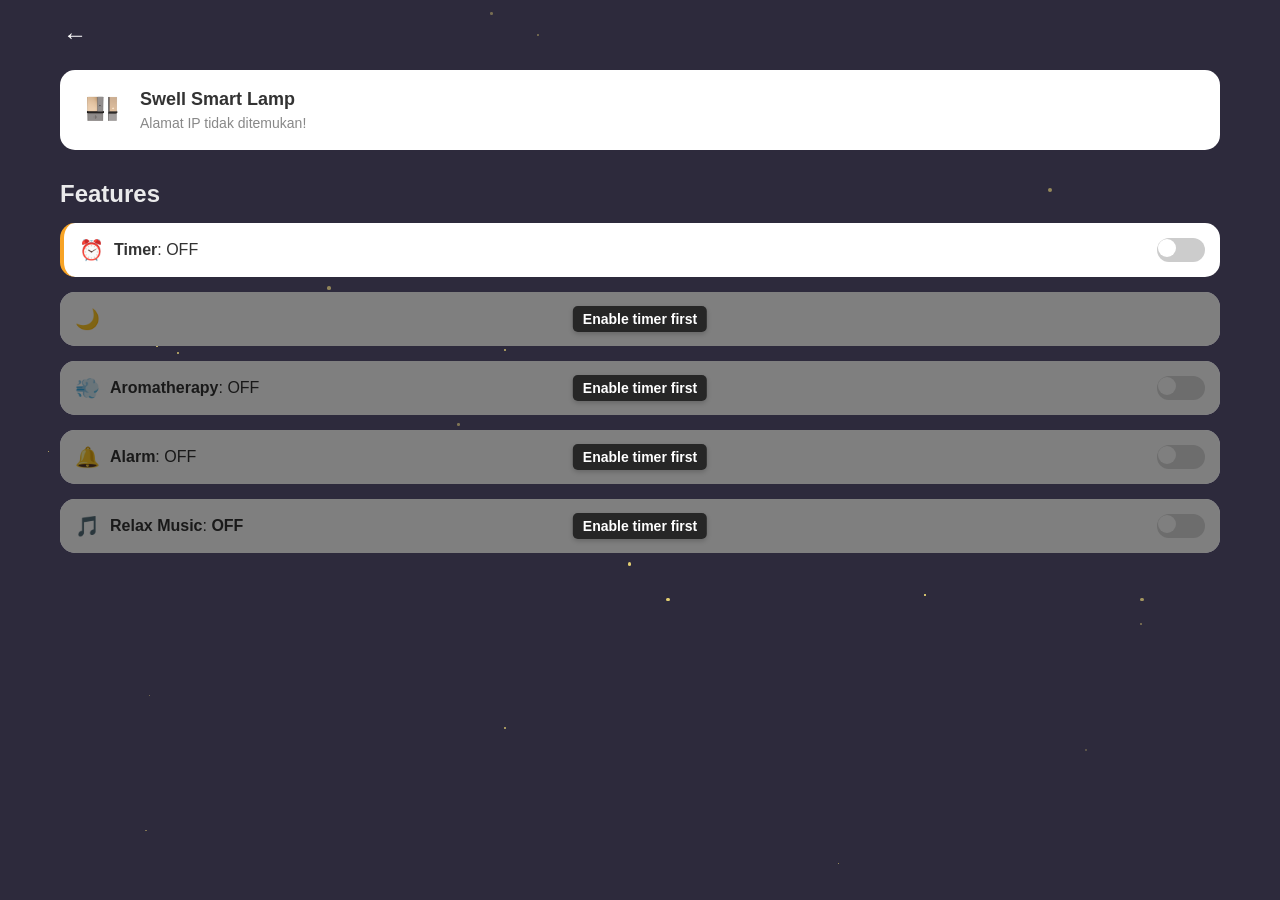
==== commit d880c1cc: "Removes redundant UI details and demo mode notice Streamlines the UI by removing non-essential descr" ====
--- a/data/swell-device-detail.html
+++ b/data/swell-device-detail.html
@@ -75,18 +75,11 @@
             <div class="feature-card collapsible feature-dependent" id="light-card">
                 <div class="feature-left">
                     <div class="feature-icon">🌙</div>
-                    <div><span class="bold">Night Lights</span><br>
-                        <small style="color: #666;">Controls yellow light intensity during timer phase</small>
-                    </div>
                 </div>
                 <div class="dependency-notice">Enable timer first</div>
             </div>
             <!-- Expanded light controls -->
             <div class="expanded-controls" id="light-controls">
-                <div class="light-info-notice">
-                    <p><strong>🌙 Yellow Light:</strong> Active during timer phase (controllable intensity)</p>
-                    <p><strong>☀️ White Light:</strong> Active outside timer phase (always full brightness)</p>
-                </div>
                 <div class="control-group">
                     <label for="intensity-slider" class="control-label">Yellow Light Intensity:</label>
                     <div class="volume-control-wrapper">
@@ -110,7 +103,6 @@
                 <div class="feature-left">
                     <div class="feature-icon">💨</div>
                     <div><span class="bold">Aromatherapy</span>: <span id="aroma-status">OFF</span><br>
-                        <small style="color: #666;">5s ON / 5min OFF pattern, auto-stop after 1 hour</small>
                     </div>
                 </div>
                 <div class="toggle dependent-disabled" id="aroma-toggle">
@@ -124,7 +116,6 @@
                 <div class="feature-left">
                     <div class="feature-icon">🔔</div>
                     <div><span class="bold">Alarm</span>: <span id="alarm-status">OFF</span><br>
-                        <small style="color: #666;">Fixed alarm sound - 5 minutes duration</small>
                     </div>
                 </div>
                 <div class="toggle dependent-disabled" id="alarm-toggle">
@@ -138,7 +129,6 @@
                 <div class="feature-left">
                     <div class="feature-icon">🎵</div>
                     <div><span class="bold">Relax Music</span>: <span id="music-status">OFF</span><br>
-                        <small style="color: #666;">Nature sounds - NO REPEAT, max 1 hour</small>
                     </div>
                 </div>
                 <div class="toggle dependent-disabled" id="music-toggle">
@@ -149,13 +139,6 @@
 
             <!-- ⭐ UPDATED: Expanded music controls dengan updated playlist -->
             <div class="expanded-controls" id="music-controls">
-                <!-- ⭐ NEW: Music mode explanation -->
-                <div class="music-info-notice">
-                    <p><strong>🎵 NO REPEAT MODE:</strong> Each track plays once without looping</p>
-                    <p><strong>⏰ 1-Hour Limit:</strong> Music auto-stops after 60 minutes maximum</p>
-                    <p><strong>🎶 Nature Sounds:</strong> High-quality ambient tracks for better sleep</p>
-                </div>
-
                 <div class="control-group">
                     <label for="song-select" class="control-label">Select Nature Sound:</label>
                     <select id="song-select" class="song-dropdown">
@@ -197,10 +180,6 @@
         document.addEventListener('DOMContentLoaded', function () {
             // Create frontend-only mode notice
             const notice = document.createElement('div');
-            notice.style.cssText = 'position: fixed; top: 10px; right: 10px; background: rgba(247, 163, 37, 0.9); ' +
-                'color: white; padding: 8px 12px; border-radius: 5px; font-size: 12px; z-index: 9999;';
-            notice.textContent = 'Frontend Demo Mode (No Backend)';
-
             // Add to body
             document.body.appendChild(notice);
 
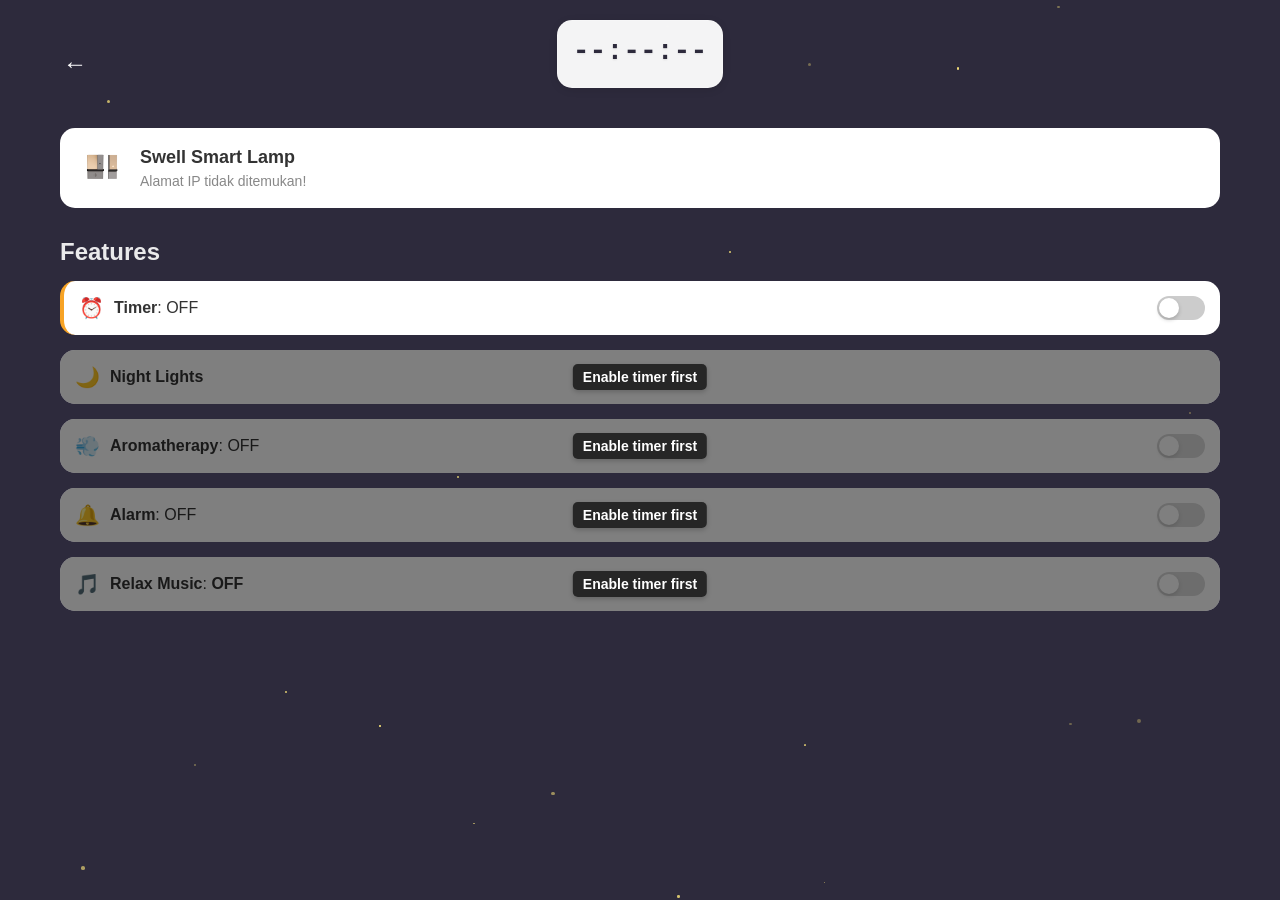
==== commit a9f6553c: "Add RTC calibration and improve frontend integration Introduces RTC calibration functionality with b" ====
--- a/data/swell-device-detail.html
+++ b/data/swell-device-detail.html
@@ -6,7 +6,7 @@
     <meta name="viewport"
         content="width=device-width, initial-scale=1.0, maximum-scale=1.0, user-scalable=no, viewport-fit=cover">
     <title>Swell - Device Detail</title>
-    <link rel="stylesheet" href="css/swell-styles.css">
+    <link rel="stylesheet" href="swell-styles.css">
 </head>
 
 <body>
@@ -14,13 +14,24 @@
     <div class="container" id="detail-page">
         <div class="stars" id="stars"></div>
 
-        <a href="swell-homepage.html" class="back-link">
-            <div class="back-button">←</div>
-        </a>
+        <!-- Header with back button, RTC time, and spacer for alignment -->
+        <div class="detail-header">
+            <a href="swell-homepage.html" class="back-link">
+                <div class="back-button">←</div>
+            </a>
+
+            <!-- Compact RTC Time Display -->
+            <div class="rtc-time-display">
+                <div class="rtc-time-value" id="rtc-time-value">--:--:--</div>
+            </div>
+
+            <!-- Spacer for alignment -->
+            <div class="detail-header-spacer"></div>
+        </div>
 
         <div class="device-card">
             <div class="device-icon">
-                <img src="media/logo.png" alt="Lamp" class="device-img">
+                <img src="logo.png" alt="Lamp" class="device-img">
             </div>
             <div class="device-info">
                 <div class="device-name">This device is Off</div>
@@ -60,14 +71,34 @@
                     </div>
                 </div>
 
-                <!-- Add confirmation button -->
+                <!-- Timer Confirm Button -->
                 <div class="confirm-button-wrapper">
                     <button id="timer-confirm-button" class="confirm-button">Konfirmasi Timer</button>
                 </div>
 
-                <div class="timer-confirmation" id="timer-confirmation">
-                    <div class="confirmation-icon">✓</div>
-                    <div class="confirmation-message">Timer set successfully!</div>
+                <!-- RTC Calibration Section -->
+                <div class="rtc-calibration-section">
+                    <div class="rtc-sync-info">
+                        <div class="control-label">🕐 RTC Calibration</div>
+                        <div class="rtc-comparison">
+                            <div class="time-comparison-row">
+                                <span class="time-label">Browser Time:</span>
+                                <span class="time-value" id="browser-time">--:--:--</span>
+                            </div>
+                            <div class="time-comparison-row">
+                                <span class="time-label">RTC Time:</span>
+                                <span class="time-value" id="rtc-time-comparison">--:--:--</span>
+                            </div>
+                        </div>
+                    </div>
+                    <div class="confirm-button-wrapper">
+                        <button id="rtc-calibrate-button" class="calibrate-button">
+                            🔄 Calibrate RTC with Browser Time
+                        </button>
+                    </div>
+                    <div class="rtc-calibration-status" id="rtc-calibration-status">
+                        <div class="calibration-message" id="calibration-message"></div>
+                    </div>
                 </div>
             </div>
 
@@ -75,6 +106,7 @@
             <div class="feature-card collapsible feature-dependent" id="light-card">
                 <div class="feature-left">
                     <div class="feature-icon">🌙</div>
+                    <div><span class="bold">Night Lights</span><br></div>
                 </div>
                 <div class="dependency-notice">Enable timer first</div>
             </div>
@@ -124,7 +156,7 @@
                 <div class="dependency-notice">Enable timer first</div>
             </div>
 
-            <!-- ⭐ UPDATED: Relax Music Feature Card dengan NO REPEAT indicators -->
+            <!-- Relax Music Feature Card -->
             <div class="feature-card collapsible feature-dependent" id="music-card">
                 <div class="feature-left">
                     <div class="feature-icon">🎵</div>
@@ -137,12 +169,11 @@
                 <div class="dependency-notice">Enable timer first</div>
             </div>
 
-            <!-- ⭐ UPDATED: Expanded music controls dengan updated playlist -->
+            <!-- Expanded music controls -->
             <div class="expanded-controls" id="music-controls">
                 <div class="control-group">
                     <label for="song-select" class="control-label">Select Nature Sound:</label>
                     <select id="song-select" class="song-dropdown">
-                        <!-- ⭐ UPDATED: New playlist options matching main.cpp -->
                         <option value="1">AYAT KURSI</option>
                         <option value="2">FAN</option>
                         <option value="3">FROG</option>
@@ -174,225 +205,18 @@
         </div>
     </div>
 
-    <script src="js/swell-script.js"></script>
+    <!-- ⭐ FIXED: Remove demo override script and use real functionality -->
+    <script src="swell-script.js"></script>
     <script>
-        // Add this right after the main script to show a frontend-only notice
+        // ⭐ FIXED: Real device detail initialization without demo overrides
         document.addEventListener('DOMContentLoaded', function () {
-            // Create frontend-only mode notice
-            const notice = document.createElement('div');
-            // Add to body
-            document.body.appendChild(notice);
-
-            // OVERRIDE BACKEND DEPENDENCIES FOR DEVICE DETAIL PAGE
-
-            // 1. DISABLE API STATUS CHECKS
-            if (window.checkDeviceStatus) {
-                // Store original function for reference
-                window.originalCheckDeviceStatus = window.checkDeviceStatus;
-
-                // Replace with mock function that always shows connected
-                window.checkDeviceStatus = function () {
-                    console.log("Mock device status: Connected (Frontend demo)");
-
-                    // Set device as connected in the UI
-                    const deviceNameElement = document.querySelector('.device-card .device-name');
-                    const deviceStatusElement = document.querySelector('.device-card .device-status');
-                    const deviceImage = document.querySelector('.device-card .device-img');
-
-                    if (deviceNameElement) {
-                        const savedName = localStorage.getItem('connectedDeviceName');
-                        deviceNameElement.textContent = savedName || 'Demo Smart Lamp';
-                    }
-
-                    if (deviceStatusElement) {
-                        deviceStatusElement.textContent = 'Connected (Demo Mode)';
-                    }
-
-                    if (deviceImage) {
-                        deviceImage.src = "media/logo.png";
-                    }
-
-                    // Add connected class to device card
-                    const deviceCard = document.querySelector('.device-card');
-                    if (deviceCard) {
-                        deviceCard.classList.add('connected');
-                        deviceCard.classList.remove('disconnected');
-                    }
-
-                    // Enable all controls
-                    enableAllControls();
-
-                    // Clear any reconnect overlay that might exist
-                    const overlay = document.querySelector('.reconnect-overlay');
-                    if (overlay) overlay.remove();
-                };
-            }
-
-            // 2. DISABLE OUTGOING API REQUESTS FOR TOGGLE UPDATES
-            // Replace fetch with mock function for device detail page
-            const originalFetch = window.fetch;
-            window.fetch = function (url, options) {
-                // If this is a device update request, just mock the response
-                if (url.includes('/api/device/') && url.includes('/update')) {
-                    console.log('Mock API call:', url, options ? options.body : '');
-
-                    // Return a mock successful response
-                    return Promise.resolve({
-                        ok: true,
-                        json: () => Promise.resolve({ success: true })
-                    });
-                }
-
-                // For other requests, log but still return mock success
-                console.log('Mock API call (unhandled):', url);
-                return Promise.resolve({
-                    ok: true,
-                    json: () => Promise.resolve({ success: true })
-                });
-            };
-
-            // 3. ENABLE ALL CONTROLS
-            function enableAllControls() {
-                // Remove disabled class from all toggles
-                document.querySelectorAll('.toggle').forEach(toggle => {
-                    toggle.classList.remove('disabled');
-                });
-
-                // Enable all form controls
-                document.querySelectorAll('input, select').forEach(input => {
-                    input.disabled = false;
-                });
-
-                // Make all toggle switches functional
-                document.querySelectorAll('.toggle').forEach(toggle => {
-                    toggle.addEventListener('click', function (e) {
-                        e.stopPropagation();
-                        this.classList.toggle('active');
-
-                        // Handle specific toggle logic
-                        const id = this.id;
-                        const isActive = this.classList.contains('active');
-
-                        if (id === 'timer-toggle') {
-                            const statusText = document.getElementById('timer-status');
-                            if (statusText) statusText.textContent = isActive ? 'ON' : 'OFF';
-
-                            // Show/hide controls if collapsible
-                            const controls = document.getElementById('timer-controls');
-                            const card = document.getElementById('timer-card');
-                            if (controls && card) {
-                                if (isActive) {
-                                    controls.classList.add('expanded');
-                                    card.classList.add('expanded');
-                                } else {
-                                    controls.classList.remove('expanded');
-                                    card.classList.remove('expanded');
-                                }
-                            }
-                        } else if (id === 'light-toggle') {
-                            const statusText = document.getElementById('light-status');
-                            if (statusText) statusText.textContent = isActive ? 'ON' : 'OFF';
-
-                            // Show/hide controls if collapsible
-                            const controls = document.getElementById('light-controls');
-                            const card = document.getElementById('light-card');
-                            if (controls && card) {
-                                if (isActive) {
-                                    controls.classList.add('expanded');
-                                    card.classList.add('expanded');
-                                } else {
-                                    controls.classList.remove('expanded');
-                                    card.classList.remove('expanded');
-                                }
-                            }
-                        } else if (id === 'aroma-toggle') {
-                            const statusText = document.getElementById('aroma-status');
-                            if (statusText) statusText.textContent = isActive ? 'ON' : 'OFF';
-                        } else if (id === 'alarm-toggle') {
-                            const statusText = document.getElementById('alarm-status');
-                            if (statusText) statusText.textContent = isActive ? 'ON' : 'OFF';
-                        } else if (id === 'music-toggle') {
-                            const statusText = document.getElementById('music-status');
-                            // ⭐ UPDATED: Show 1h max indicator when active
-                            if (statusText) statusText.textContent = isActive ? 'ON (1h max)' : 'OFF';
-
-                            // Show/hide controls
-                            const controls = document.getElementById('music-controls');
-                            const card = document.getElementById('music-card');
-                            if (controls && card) {
-                                if (isActive) {
-                                    controls.classList.add('expanded');
-                                    card.classList.add('expanded');
-                                } else {
-                                    controls.classList.remove('expanded');
-                                    card.classList.remove('expanded');
-                                }
-                            }
-                        }
-                    });
-                });
-
-                // Make music card click expand/collapse controls
-                const musicCard = document.getElementById('music-card');
-                const musicControls = document.getElementById('music-controls');
-                const musicToggle = document.getElementById('music-toggle');
-
-                if (musicCard && musicControls && musicToggle) {
-                    musicCard.addEventListener('click', function () {
-                        if (musicToggle.classList.contains('active')) {
-                            musicControls.classList.toggle('expanded');
-                            musicCard.classList.toggle('expanded');
-                        }
-                    });
-                }
-
-                // Setup volume slider value display with 10% steps
-                const volumeSlider = document.getElementById('volume-slider');
-                const volumeValue = document.querySelector('.volume-value');
-
-                if (volumeSlider && volumeValue) {
-                    volumeSlider.addEventListener('input', function () {
-                        let value = parseInt(this.value);
-                        value = Math.round(value / 10) * 10;
-                        this.value = value;
-                        volumeValue.textContent = `${value}%`;
-                    });
-                }
-
-                // Setup intensity slider value display
-                const intensitySlider = document.getElementById('intensity-slider');
-                const intensityValue = document.querySelector('.intensity-value');
-
-                if (intensitySlider && intensityValue) {
-                    intensitySlider.addEventListener('input', function () {
-                        intensityValue.textContent = `${this.value}%`;
-                    });
-                }
-            }
-
-            // 4. INVOKE MOCK STATUS CHECK TO INITIALIZE UI
-            setTimeout(function () {
-                // Force reconnect button to always trigger a UI refresh
-                const reconnectBtn = document.querySelector('.reconnect-btn');
-                if (reconnectBtn) {
-                    reconnectBtn.addEventListener('click', function () {
-                        location.reload();
-                    });
-                }
-
-                // Call our mock status check to initialize UI
-                if (window.checkDeviceStatus) {
-                    window.checkDeviceStatus();
-                } else {
-                    // Fallback if function isn't defined
-                    enableAllControls();
-                }
-            }, 300);
-
-            // 5. CLEAR STATUS CHECK INTERVALS
-            // Find and clear any intervals to prevent console errors
-            for (let i = 1; i < 100; i++) {
-                window.clearInterval(i);
+            // Only initialize if this is device detail page with real device connection
+            if (document.getElementById('detail-page')) {
+                // Use real device functionality from swell-script.js
+                console.log('🚀 SWELL Device Detail - Real Mode Initialized');
+
+                // No demo overrides - let the real WebSocket connections work
+                // The main script will handle everything properly
             }
         });
     </script>
--- a/data/swell-styles.css
+++ b/data/swell-styles.css
@@ -0,0 +1,1063 @@
+* {
+    margin: 0;
+    padding: 0;
+    box-sizing: border-box;
+    font-family: 'Segoe UI', Tahoma, Geneva, Verdana, sans-serif;
+}
+
+body {
+    background-color: #2d2a3c;
+    color: white;
+    position: relative;
+    height: 100vh;
+    overflow: hidden;
+    max-width: 100%;
+    overflow-x: hidden;
+}
+
+.container {
+    width: 100%;
+    margin: 0 auto;
+    padding: 20px;
+    position: relative;
+    height: 100vh;
+    overflow-y: auto;
+    overflow-x: hidden;
+    max-width: 1200px;
+}
+
+/* Star Background */
+.stars {
+    position: absolute;
+    top: 0;
+    left: 0;
+    width: 100%;
+    height: 100%;
+    pointer-events: none;
+    z-index: 0;
+}
+
+.star {
+    position: absolute;
+    background-color: #f8e278;
+    border-radius: 50%;
+}
+
+/* Header Styles */
+.header {
+    text-align: center;
+    margin-bottom: 40px;
+    position: relative;
+    z-index: 1;
+}
+
+.logo {
+    font-size: 42px;
+    font-weight: bold;
+    margin-bottom: 5px;
+    letter-spacing: 2px;
+}
+
+.tagline {
+    font-size: 16px;
+    opacity: 0.8;
+}
+
+.section-title {
+    margin-bottom: 15px;
+    opacity: 0.9;
+    position: relative;
+    z-index: 1;
+}
+
+/* RTC Time Display */
+.rtc-time-display {
+    background-color: rgba(255, 255, 255, 0.95);
+    border-radius: 15px;
+    padding: 15px;
+    margin-bottom: 20px;
+    text-align: center;
+    color: #333;
+    position: relative;
+    z-index: 1;
+    box-shadow: 0 2px 8px rgba(0, 0, 0, 0.1);
+    backdrop-filter: blur(10px);
+    border: 1px solid rgba(255, 255, 255, 0.2);
+}
+
+.rtc-time-label {
+    font-size: 14px;
+    color: #666;
+    margin-bottom: 5px;
+    font-weight: 500;
+    text-transform: uppercase;
+    letter-spacing: 0.5px;
+}
+
+.rtc-time-value {
+    font-size: 28px;
+    font-weight: bold;
+    color: #2d2a3c;
+    font-family: 'Courier New', monospace;
+    margin-bottom: 5px;
+    text-shadow: 0 1px 2px rgba(0, 0, 0, 0.1);
+}
+
+.rtc-date-value {
+    font-size: 16px;
+    color: #666;
+    font-family: 'Courier New', monospace;
+    font-weight: 500;
+}
+
+/* Links & Navigation */
+.device-link,
+.back-link {
+    text-decoration: none;
+    color: inherit;
+    display: block;
+}
+
+/* Device Card Styles */
+.device-card {
+    background-color: white;
+    border-radius: 15px;
+    padding: 15px;
+    margin-bottom: 15px;
+    display: flex;
+    align-items: center;
+    color: #333;
+    position: relative;
+    z-index: 1;
+    cursor: pointer;
+    transition: transform 0.2s, box-shadow 0.2s;
+}
+
+.device-card.connected {
+    border-left: 4px solid #4cd964;
+}
+
+.device-card.disconnected {
+    border-left: 4px solid #ff3b30;
+}
+
+.device-card:hover {
+    transform: translateY(-2px);
+    box-shadow: 0 4px 8px rgba(0, 0, 0, 0.2);
+}
+
+.device-icon {
+    width: 50px;
+    height: 50px;
+    margin-right: 15px;
+    position: relative;
+    display: flex;
+    align-items: center;
+    justify-content: center;
+}
+
+.device-img {
+    max-width: 100%;
+    max-height: 100%;
+}
+
+.device-info {
+    flex-grow: 1;
+}
+
+.device-name {
+    font-weight: bold;
+    font-size: 18px;
+    margin-bottom: 5px;
+}
+
+.device-status {
+    font-size: 14px;
+    color: #888;
+}
+
+.device-type {
+    font-size: 12px;
+    color: #999;
+    margin-bottom: 2px;
+}
+
+/* Add Device Button */
+.add-button {
+    background-color: white;
+    border-radius: 15px;
+    padding: 15px;
+    text-align: center;
+    color: #888;
+    font-size: 16px;
+    margin-bottom: 15px;
+    cursor: pointer;
+    position: relative;
+    z-index: 1;
+    transition: transform 0.2s, box-shadow 0.2s;
+    width: 100%;
+}
+
+.add-button:hover {
+    transform: translateY(-2px);
+    box-shadow: 0 4px 8px rgba(0, 0, 0, 0.2);
+}
+
+/* Background Elements */
+.clouds {
+    position: absolute;
+    bottom: 0;
+    left: 0;
+    width: 100%;
+    height: 70px;
+    background-color: rgba(60, 60, 90, 0.3);
+    border-top-left-radius: 50%;
+    border-top-right-radius: 50%;
+    z-index: 1;
+}
+
+.detail-header {
+    display: flex;
+    align-items: center;
+    justify-content: space-between;
+    margin-bottom: 20px;
+    position: relative;
+    z-index: 1;
+}
+
+.back-button {
+    font-size: 24px;
+    cursor: pointer;
+    width: 30px;
+    height: 30px;
+    display: flex;
+    align-items: center;
+    justify-content: center;
+    transition: transform 0.2s;
+    flex-shrink: 0;
+}
+
+.back-button:hover {
+    transform: translateX(-3px);
+}
+
+.detail-header-spacer {
+    width: 30px;
+    flex-shrink: 0;
+}
+
+.feature-section {
+    margin-top: 30px;
+    position: relative;
+    z-index: 1;
+}
+
+.feature-title {
+    margin-bottom: 15px;
+    opacity: 0.9;
+}
+
+/* Feature Cards */
+.feature-card {
+    background-color: white;
+    border-radius: 15px;
+    padding: 15px;
+    margin-bottom: 15px;
+    display: flex;
+    align-items: center;
+    justify-content: space-between;
+    color: #333;
+}
+
+.feature-left {
+    display: flex;
+    align-items: center;
+}
+
+.feature-icon {
+    margin-right: 10px;
+    font-size: 20px;
+    color: #f7a325;
+}
+
+/* Toggle Switch */
+.toggle {
+    width: 48px;
+    height: 24px;
+    background-color: #ccc;
+    border-radius: 24px;
+    position: relative;
+    cursor: pointer;
+    transition: background-color 0.3s;
+    display: flex;
+    align-items: center;
+    padding: 2px;
+}
+
+.toggle-slider {
+    width: 20px;
+    height: 20px;
+    background-color: white;
+    border-radius: 50%;
+    position: absolute;
+    top: 50%;
+    left: 2px;
+    transform: translateY(-50%);
+    transition: all 0.3s ease;
+    box-shadow: 0 2px 4px rgba(0, 0, 0, 0.2);
+}
+
+.toggle.active {
+    background-color: #4cd964;
+}
+
+.toggle.active .toggle-slider {
+    transform: translateX(24px) translateY(-50%);
+}
+
+/* Disabled controls */
+.toggle.disabled,
+input:disabled,
+select:disabled {
+    opacity: 0.5;
+    cursor: not-allowed;
+}
+
+.bold {
+    font-weight: bold;
+}
+
+/* Expandable Controls */
+.expanded-controls {
+    background-color: #f8f8f8;
+    border-radius: 0 0 15px 15px;
+    padding: 0;
+    max-height: 0;
+    overflow: hidden;
+    margin-top: -15px;
+    margin-bottom: 15px;
+    transition: all 0.3s ease;
+    opacity: 0;
+    z-index: 1;
+}
+
+.expanded-controls.expanded {
+    padding: 15px;
+    max-height: 750px;
+    /* ⭐ INCREASED to accommodate RTC calibration section */
+    opacity: 1;
+}
+
+.feature-card.collapsible {
+    position: relative;
+    z-index: 2;
+}
+
+.feature-card.expanded {
+    border-bottom-left-radius: 0;
+    border-bottom-right-radius: 0;
+    margin-bottom: 0;
+}
+
+/* Form Controls */
+.control-group {
+    margin-bottom: 15px;
+    display: flex;
+    flex-direction: column;
+}
+
+.control-group:last-child {
+    margin-bottom: 0;
+}
+
+.control-label {
+    display: block;
+    font-weight: bold;
+    margin-bottom: 5px;
+    color: #333;
+}
+
+.song-dropdown {
+    width: 100%;
+    padding: 10px 12px;
+    border-radius: 8px;
+    border: 2px solid #ddd;
+    background-color: white;
+    color: #333;
+    font-size: 14px;
+    font-weight: 500;
+    transition: border-color 0.3s ease, box-shadow 0.3s ease;
+}
+
+.song-dropdown:focus {
+    outline: none;
+    border-color: #4cd964;
+    box-shadow: 0 0 0 3px rgba(76, 217, 100, 0.1);
+}
+
+.song-dropdown:hover {
+    border-color: #4cd964;
+}
+
+/* Volume/Intensity Controls */
+.volume-control-wrapper {
+    display: flex;
+    align-items: center;
+    gap: 10px;
+    width: 100%;
+}
+
+.volume-slider {
+    flex: 1;
+}
+
+.volume-value,
+.intensity-value {
+    width: 40px;
+    text-align: right;
+    color: #666;
+    flex-shrink: 0;
+}
+
+/* Timer Controls */
+.timer-controls {
+    display: flex;
+    justify-content: space-between;
+    gap: 15px;
+}
+
+.time-input-group {
+    flex: 1;
+}
+
+.time-input-group label {
+    display: block;
+    margin-bottom: 5px;
+    font-size: 14px;
+    color: #666;
+}
+
+.time-input {
+    width: 100%;
+    padding: 8px;
+    border-radius: 8px;
+    border: 1px solid #ddd;
+    background-color: white;
+    color: #333;
+}
+
+/* Device Connection */
+.no-devices {
+    background-color: rgba(255, 255, 255, 0.1);
+    border-radius: 15px;
+    padding: 30px;
+    text-align: center;
+    color: rgba(255, 255, 255, 0.7);
+    margin-bottom: 15px;
+    width: 100%;
+}
+
+.no-devices-found,
+.error-message,
+.scanning-message {
+    padding: 15px;
+    text-align: center;
+    background-color: rgba(255, 255, 255, 0.1);
+    border-radius: 8px;
+    margin-top: 15px;
+}
+
+.error-message {
+    color: #ff5a5a;
+}
+
+/* Connection Modal */
+.connection-modal {
+    display: none;
+    position: fixed;
+    top: 0;
+    left: 0;
+    width: 100%;
+    height: 100%;
+    background-color: rgba(0, 0, 0, 0.7);
+    z-index: 100;
+    align-items: center;
+    justify-content: center;
+}
+
+.connection-modal.active {
+    display: flex;
+}
+
+.modal-content {
+    background-color: #1e1e2f;
+    border-radius: 15px;
+    width: 90%;
+    max-width: 350px;
+    box-shadow: 0 5px 15px rgba(0, 0, 0, 0.3);
+}
+
+.modal-header {
+    padding: 15px;
+    display: flex;
+    justify-content: space-between;
+    align-items: center;
+    border-bottom: 1px solid rgba(255, 255, 255, 0.1);
+}
+
+.modal-header h3 {
+    margin: 0;
+}
+
+.close-modal {
+    font-size: 24px;
+    cursor: pointer;
+    color: rgba(255, 255, 255, 0.7);
+}
+
+.modal-body {
+    padding: 20px;
+}
+
+/* Scanning Animation */
+.scanning-animation {
+    text-align: center;
+    margin: 20px 0;
+}
+
+.scanning-circle {
+    width: 60px;
+    height: 60px;
+    border: 4px solid rgba(76, 217, 100, 0.3);
+    border-top: 4px solid #4cd964;
+    border-radius: 50%;
+    margin: 0 auto 15px;
+    animation: spin 1.5s linear infinite;
+}
+
+@keyframes spin {
+    0% {
+        transform: rotate(0deg);
+    }
+
+    100% {
+        transform: rotate(360deg);
+    }
+}
+
+/* Device Removal */
+.device-container {
+    width: 100%;
+    margin-bottom: 15px;
+    position: relative;
+}
+
+.remove-device-btn {
+    position: absolute;
+    top: -8px;
+    right: -8px;
+    width: 24px;
+    height: 24px;
+    background-color: #ff3b30;
+    color: white;
+    border: none;
+    border-radius: 50%;
+    font-size: 12px;
+    font-weight: bold;
+    display: flex;
+    align-items: center;
+    justify-content: center;
+    cursor: pointer;
+    box-shadow: 0 2px 4px rgba(0, 0, 0, 0.2);
+    z-index: 5;
+}
+
+.remove-device-btn:hover {
+    background-color: #ff1a0e;
+}
+
+/* Device List */
+.device-list {
+    width: 100%;
+    display: block;
+}
+
+/* Feature Dependencies */
+.primary-feature {
+    border-left: 4px solid #f7a325;
+    transition: border-color 0.3s ease;
+}
+
+.primary-feature.timer-confirmed {
+    border-left: 4px solid #4cd964;
+}
+
+.feature-dependent {
+    position: relative;
+    transition: all 0.3s ease;
+}
+
+.feature-dependent::before {
+    content: "";
+    position: absolute;
+    top: 0;
+    left: 0;
+    right: 0;
+    bottom: 0;
+    background-color: rgba(0, 0, 0, 0.5);
+    border-radius: 15px;
+    z-index: 5;
+    transition: opacity 0.3s ease;
+}
+
+.dependency-notice {
+    position: absolute;
+    top: 50%;
+    left: 50%;
+    transform: translate(-50%, -50%);
+    font-size: 14px;
+    color: white;
+    background-color: rgba(0, 0, 0, 0.7);
+    padding: 5px 10px;
+    border-radius: 5px;
+    z-index: 6;
+    white-space: nowrap;
+    font-weight: bold;
+    pointer-events: none;
+    transition: opacity 0.3s ease;
+    box-shadow: 0 2px 5px rgba(0, 0, 0, 0.2);
+}
+
+.feature-dependent .toggle.dependent-disabled {
+    opacity: 0.7;
+    cursor: not-allowed;
+    pointer-events: none;
+}
+
+.feature-card:not(.feature-dependent) .dependency-notice {
+    display: none;
+}
+
+/* Confirm Button */
+.confirm-button-wrapper {
+    display: flex;
+    justify-content: center;
+    margin-top: 10px;
+}
+
+.confirm-button {
+    background-color: #f7a325;
+    color: white;
+    border: none;
+    padding: 8px 16px;
+    border-radius: 5px;
+    cursor: pointer;
+    font-weight: bold;
+    transition: background-color 0.3s;
+}
+
+.confirm-button:hover {
+    background-color: #e5921c;
+}
+
+.confirm-button:disabled {
+    background-color: #cccccc;
+    cursor: not-allowed;
+}
+
+.confirm-button.confirmed {
+    background-color: #4cd964;
+}
+
+/* RTC Calibration Section */
+.rtc-calibration-section {
+    margin-top: 20px;
+    padding-top: 20px;
+    border-top: 2px solid #e0e0e0;
+    background-color: #fafafa;
+    border-radius: 8px;
+    padding: 20px;
+    margin-bottom: 15px;
+}
+
+.rtc-sync-info {
+    margin-bottom: 15px;
+}
+
+.rtc-comparison {
+    background-color: white;
+    border-radius: 8px;
+    padding: 12px;
+    margin-top: 8px;
+    border: 1px solid #e0e0e0;
+    box-shadow: 0 1px 3px rgba(0, 0, 0, 0.1);
+}
+
+.time-comparison-row {
+    display: flex;
+    justify-content: space-between;
+    align-items: center;
+    margin-bottom: 8px;
+    padding: 4px 0;
+}
+
+.time-comparison-row:last-child {
+    margin-bottom: 0;
+}
+
+.time-label {
+    font-size: 13px;
+    color: #555;
+    font-weight: 600;
+    min-width: 100px;
+}
+
+.time-value {
+    font-family: 'Courier New', monospace;
+    font-size: 15px;
+    font-weight: bold;
+    color: #2d2a3c;
+    background-color: #f5f5f5;
+    padding: 4px 8px;
+    border-radius: 4px;
+    border: 1px solid #ddd;
+    min-width: 80px;
+    text-align: center;
+    box-shadow: inset 0 1px 2px rgba(0, 0, 0, 0.1);
+}
+
+.calibrate-button {
+    background: linear-gradient(135deg, #4cd964, #3db854);
+    color: white;
+    border: none;
+    padding: 12px 20px;
+    border-radius: 8px;
+    cursor: pointer;
+    font-weight: bold;
+    transition: all 0.3s ease;
+    font-size: 14px;
+    display: flex;
+    align-items: center;
+    justify-content: center;
+    gap: 8px;
+    box-shadow: 0 2px 4px rgba(76, 217, 100, 0.3);
+    text-transform: uppercase;
+    letter-spacing: 0.5px;
+}
+
+.calibrate-button:hover {
+    background: linear-gradient(135deg, #3db854, #2ea043);
+    transform: translateY(-1px);
+    box-shadow: 0 4px 8px rgba(76, 217, 100, 0.4);
+}
+
+.calibrate-button:active {
+    transform: translateY(0);
+}
+
+.calibrate-button:disabled {
+    background: #cccccc;
+    cursor: not-allowed;
+    transform: none;
+    box-shadow: none;
+}
+
+.rtc-calibration-status {
+    margin-top: 15px;
+    text-align: center;
+}
+
+.calibration-message {
+    font-size: 13px;
+    font-weight: 600;
+    min-height: 20px;
+    transition: color 0.3s ease;
+    padding: 8px;
+    border-radius: 4px;
+    background-color: rgba(255, 255, 255, 0.8);
+}
+
+/* Timer & Light Notifications */
+.timer-notification {
+    padding: 10px;
+    margin-bottom: 10px;
+    background-color: rgba(247, 163, 37, 0.1);
+    border-left: 3px solid #f7a325;
+    color: #333;
+    border-radius: 5px;
+}
+
+.light-info-notice {
+    background-color: rgba(247, 163, 37, 0.1);
+    border-left: 3px solid #f7a325;
+    padding: 8px 12px;
+    margin-bottom: 15px;
+    border-radius: 5px;
+}
+
+.light-info-notice p {
+    margin: 4px 0;
+    font-size: 13px;
+    color: #333;
+}
+
+.light-info-notice strong {
+    font-weight: bold;
+}
+
+/* Music Info Notice Styling */
+.music-info-notice {
+    background-color: rgba(76, 217, 100, 0.1);
+    border-left: 3px solid #4cd964;
+    padding: 8px 12px;
+    margin-bottom: 15px;
+    border-radius: 5px;
+}
+
+.music-info-notice p {
+    margin: 4px 0;
+    font-size: 13px;
+    color: #333;
+}
+
+.music-info-notice strong {
+    font-weight: bold;
+    color: #2d7a3d;
+}
+
+/* Light Card Styling */
+#light-card:not(.feature-dependent) {
+    border-left: 4px solid #f7a325;
+    background: linear-gradient(45deg, #ffffff, #fefefe);
+}
+
+#light-card:not(.feature-dependent) .feature-icon {
+    color: #f7a325;
+}
+
+/* Music Card Special Styling for NO REPEAT mode */
+#music-card:not(.feature-dependent) {
+    border-left: 4px solid #4cd964;
+}
+
+#music-card:not(.feature-dependent) .feature-icon {
+    color: #4cd964;
+}
+
+/* Special styling for status text */
+#music-status {
+    font-weight: bold;
+}
+
+#music-status:after {
+    content: "";
+    display: inline-block;
+    width: 8px;
+    height: 8px;
+    background-color: #4cd964;
+    border-radius: 50%;
+    margin-left: 5px;
+    opacity: 0;
+    transition: opacity 0.3s ease;
+}
+
+.toggle.active+* #music-status:after,
+#music-card .toggle.active~* #music-status:after {
+    opacity: 1;
+}
+
+/* Slider Steps */
+.slider-steps {
+    display: flex;
+    justify-content: space-between;
+    margin-top: 5px;
+    padding: 0 10px;
+}
+
+.step-label {
+    font-size: 10px;
+    color: #999;
+    user-select: none;
+}
+
+/* Range Slider Styling */
+input[type="range"] {
+    -webkit-appearance: none;
+    appearance: none;
+    width: 100%;
+    background: transparent;
+}
+
+input[type="range"]::-webkit-slider-thumb {
+    -webkit-appearance: none;
+    appearance: none;
+    height: 20px;
+    width: 20px;
+    border-radius: 50%;
+    background: #4cd964;
+    margin-top: -8px;
+    cursor: pointer;
+}
+
+input[type="range"]::-moz-range-thumb {
+    height: 20px;
+    width: 20px;
+    border-radius: 50%;
+    background: #4cd964;
+    cursor: pointer;
+    border: none;
+}
+
+input[type="range"]::-webkit-slider-runnable-track {
+    width: 100%;
+    height: 4px;
+    background: #ccc;
+    border-radius: 2px;
+}
+
+input[type="range"]::-moz-range-track {
+    width: 100%;
+    height: 4px;
+    background: #ccc;
+    border-radius: 2px;
+}
+
+/* Aromatherapy info */
+.aroma-info-notice {
+    background-color: rgba(138, 43, 226, 0.1);
+    border-left: 3px solid #8a2be2;
+}
+
+/* Media Queries */
+@media screen and (max-width: 600px) {
+    .container {
+        padding: 15px;
+    }
+
+    .logo {
+        font-size: 32px;
+    }
+
+    .tagline {
+        font-size: 14px;
+    }
+
+    /* RTC Time Display Mobile */
+    .rtc-time-display {
+        padding: 12px;
+        margin-bottom: 15px;
+    }
+
+    .rtc-time-value {
+        font-size: 24px;
+    }
+
+    .rtc-date-value {
+        font-size: 14px;
+    }
+
+    /* RTC Calibration Mobile */
+    .rtc-calibration-section {
+        margin-top: 15px;
+        padding: 15px;
+    }
+
+    .time-comparison-row {
+        flex-direction: column;
+        align-items: flex-start;
+        gap: 4px;
+        margin-bottom: 10px;
+    }
+
+    .time-label {
+        font-size: 12px;
+        min-width: auto;
+    }
+
+    .time-value {
+        font-size: 13px;
+        align-self: flex-end;
+        min-width: 70px;
+    }
+
+    .calibrate-button {
+        padding: 10px 15px;
+        font-size: 13px;
+        width: 100%;
+        justify-content: center;
+    }
+
+    .calibration-message {
+        font-size: 12px;
+        padding: 6px;
+    }
+
+    .feature-card {
+        flex-wrap: wrap;
+    }
+
+    .feature-left {
+        width: 100%;
+        margin-bottom: 8px;
+    }
+
+    .toggle {
+        margin-left: auto;
+        width: 52px;
+        height: 28px;
+    }
+
+    .expanded-controls.expanded {
+        max-height: 800px;
+        padding: 15px 10px;
+    }
+
+    .time-input,
+    .song-dropdown {
+        padding: 10px;
+    }
+
+    .device-name {
+        font-size: 16px;
+    }
+
+    .modal-content {
+        width: 95%;
+        max-width: none;
+    }
+
+    .remove-device-btn {
+        width: 30px;
+        height: 30px;
+        font-size: 16px;
+    }
+
+    .back-button {
+        font-size: 28px;
+        width: 40px;
+        height: 40px;
+    }
+
+    /* Mobile-specific adjustments for info notices */
+    .music-info-notice,
+    .light-info-notice,
+    .timer-notification {
+        padding: 6px 10px;
+        margin-bottom: 12px;
+    }
+
+    .music-info-notice p,
+    .light-info-notice p {
+        font-size: 12px;
+    }
+}
+
+/* iPhone Notch Support */
+@supports (padding-top: env(safe-area-inset-top)) {
+    .container {
+        padding-left: max(20px, env(safe-area-inset-left));
+        padding-right: max(20px, env(safe-area-inset-right));
+        padding-top: max(20px, env(safe-area-inset-top));
+        padding-bottom: max(20px, env(safe-area-inset-bottom));
+    }
+}
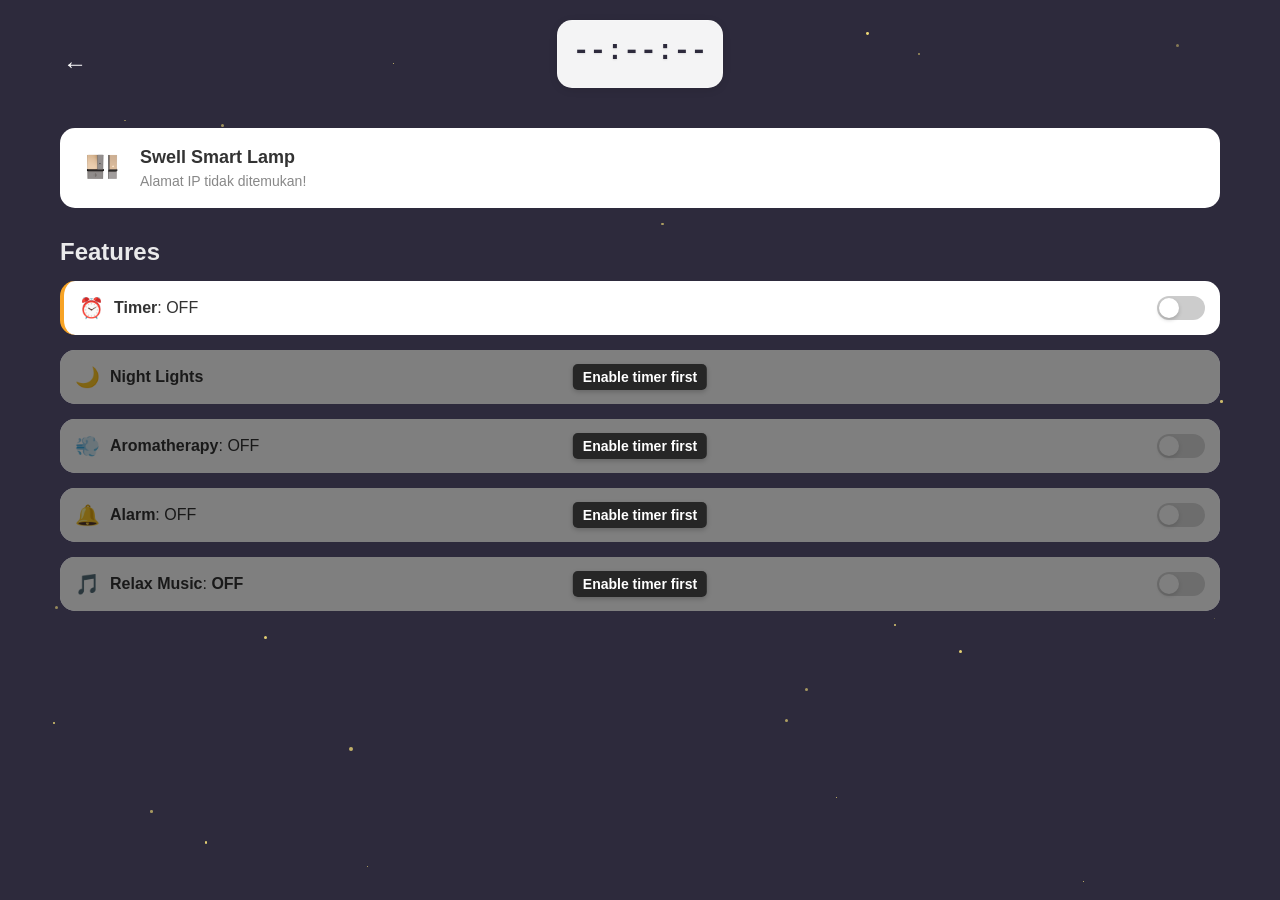
==== commit ceb82ea7: "struktur terpisah, user dan website. website hanya untuk setting, tidak langsung trigger ke hardware" ====
--- a/data/swell-device-detail.html
+++ b/data/swell-device-detail.html
@@ -56,7 +56,6 @@
             <!-- Timer expanded controls -->
             <div class="expanded-controls" id="timer-controls">
                 <div class="timer-notification">
-                    <p>Set timer to activate features during specified hours.</p>
                 </div>
                 <div class="control-group">
                     <div class="timer-controls">
@@ -93,7 +92,7 @@
                     </div>
                     <div class="confirm-button-wrapper">
                         <button id="rtc-calibrate-button" class="calibrate-button">
-                            🔄 Calibrate RTC with Browser Time
+                            Calibrate RTC
                         </button>
                     </div>
                     <div class="rtc-calibration-status" id="rtc-calibration-status">
@@ -130,11 +129,12 @@
                 </div>
             </div>
 
-            <!-- Aromatherapy Feature Card -->
+            <!-- ⭐ FIXED: Aromatherapy Feature Card dengan status yang menunjukkan user setting vs execution -->
             <div class="feature-card feature-dependent">
                 <div class="feature-left">
                     <div class="feature-icon">💨</div>
-                    <div><span class="bold">Aromatherapy</span>: <span id="aroma-status">OFF</span><br>
+                    <div>
+                        <span class="bold">Aromatherapy</span>: <span id="aroma-status">OFF</span><br>
                     </div>
                 </div>
                 <div class="toggle dependent-disabled" id="aroma-toggle">
@@ -143,11 +143,12 @@
                 <div class="dependency-notice">Enable timer first</div>
             </div>
 
-            <!-- Alarm Feature Card - No dropdown, fixed track -->
+            <!-- ⭐ FIXED: Alarm Feature Card dengan status yang menunjukkan user setting -->
             <div class="feature-card feature-dependent">
                 <div class="feature-left">
                     <div class="feature-icon">🔔</div>
-                    <div><span class="bold">Alarm</span>: <span id="alarm-status">OFF</span><br>
+                    <div>
+                        <span class="bold">Alarm</span>: <span id="alarm-status">OFF</span><br>
                     </div>
                 </div>
                 <div class="toggle dependent-disabled" id="alarm-toggle">
@@ -156,11 +157,12 @@
                 <div class="dependency-notice">Enable timer first</div>
             </div>
 
-            <!-- Relax Music Feature Card -->
+            <!-- ⭐ FIXED: Relax Music Feature Card dengan status yang menunjukkan user setting vs execution -->
             <div class="feature-card collapsible feature-dependent" id="music-card">
                 <div class="feature-left">
                     <div class="feature-icon">🎵</div>
-                    <div><span class="bold">Relax Music</span>: <span id="music-status">OFF</span><br>
+                    <div>
+                        <span class="bold">Relax Music</span>: <span id="music-status">OFF</span><br>
                     </div>
                 </div>
                 <div class="toggle dependent-disabled" id="music-toggle">
@@ -205,18 +207,11 @@
         </div>
     </div>
 
-    <!-- ⭐ FIXED: Remove demo override script and use real functionality -->
+    <!-- ⭐ FIXED: Real device functionality dengan user settings separation -->
     <script src="swell-script.js"></script>
     <script>
-        // ⭐ FIXED: Real device detail initialization without demo overrides
         document.addEventListener('DOMContentLoaded', function () {
-            // Only initialize if this is device detail page with real device connection
             if (document.getElementById('detail-page')) {
-                // Use real device functionality from swell-script.js
-                console.log('🚀 SWELL Device Detail - Real Mode Initialized');
-
-                // No demo overrides - let the real WebSocket connections work
-                // The main script will handle everything properly
             }
         });
     </script>
